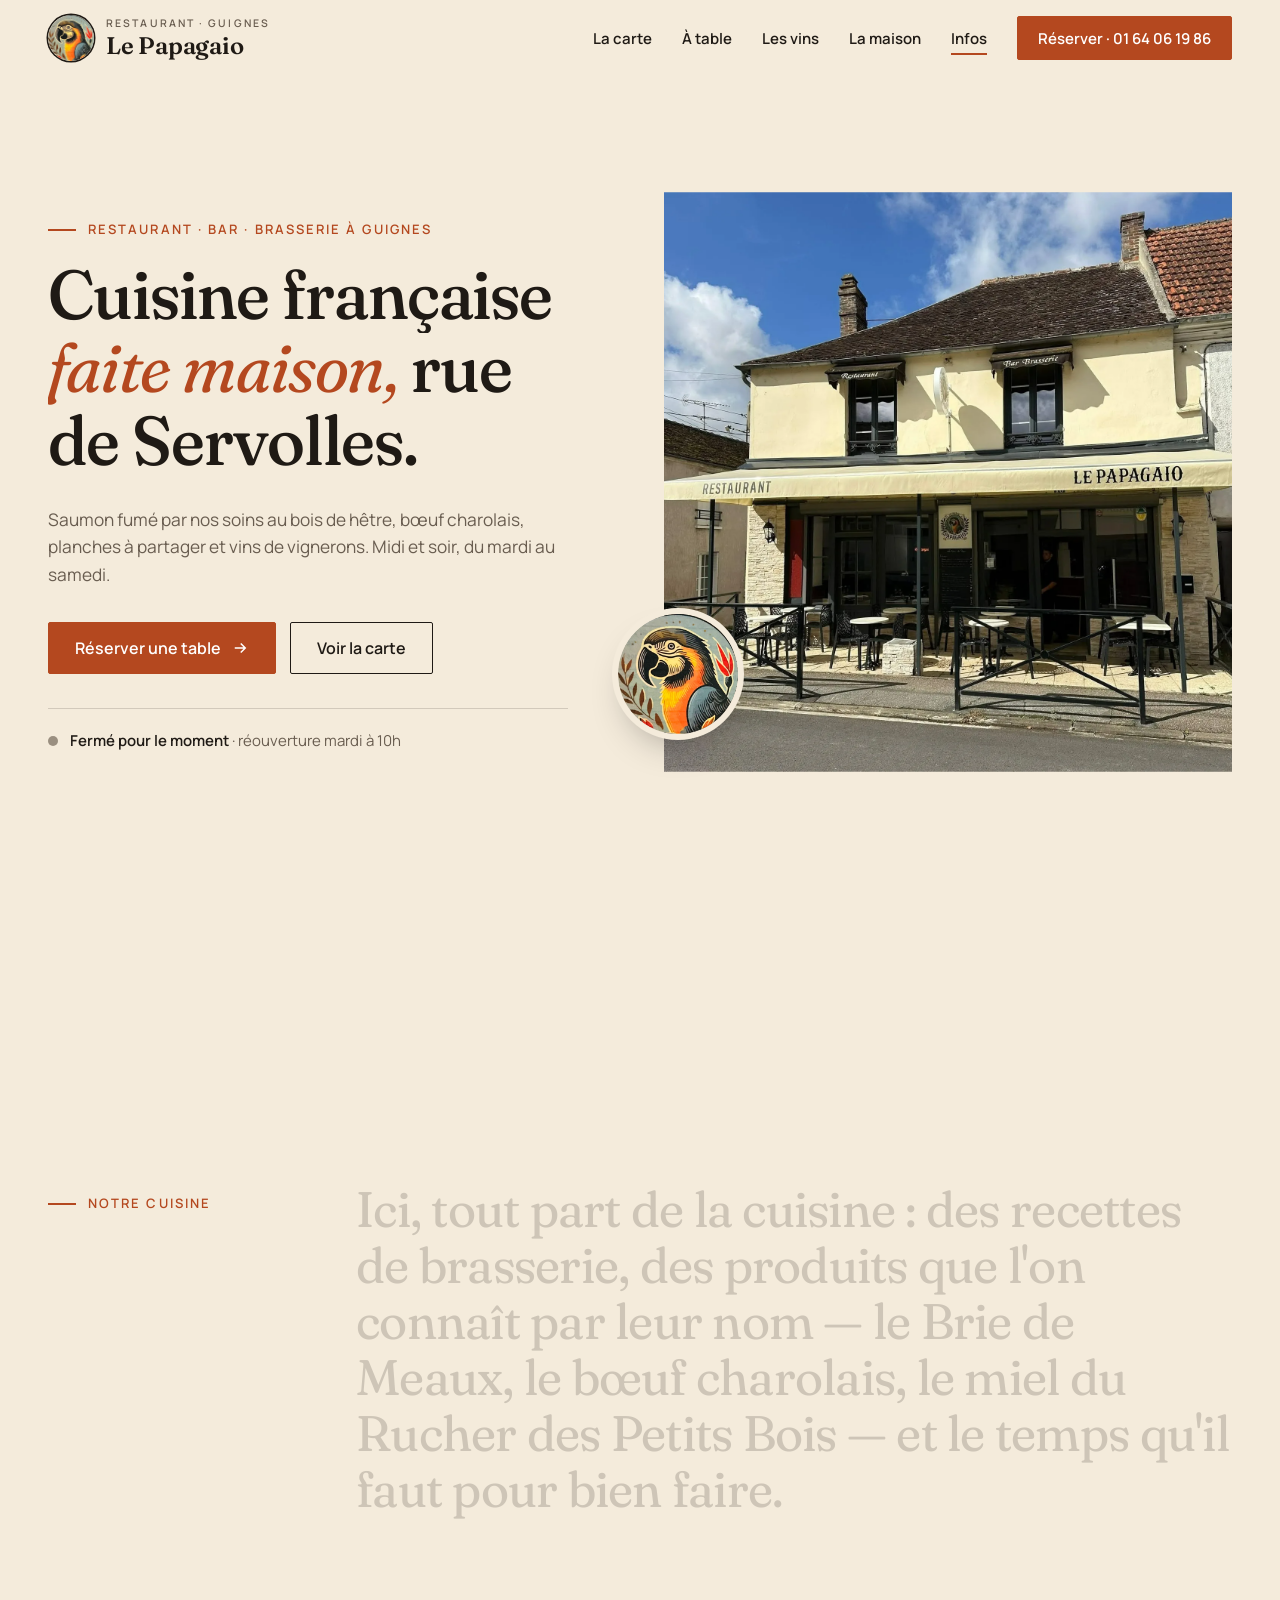
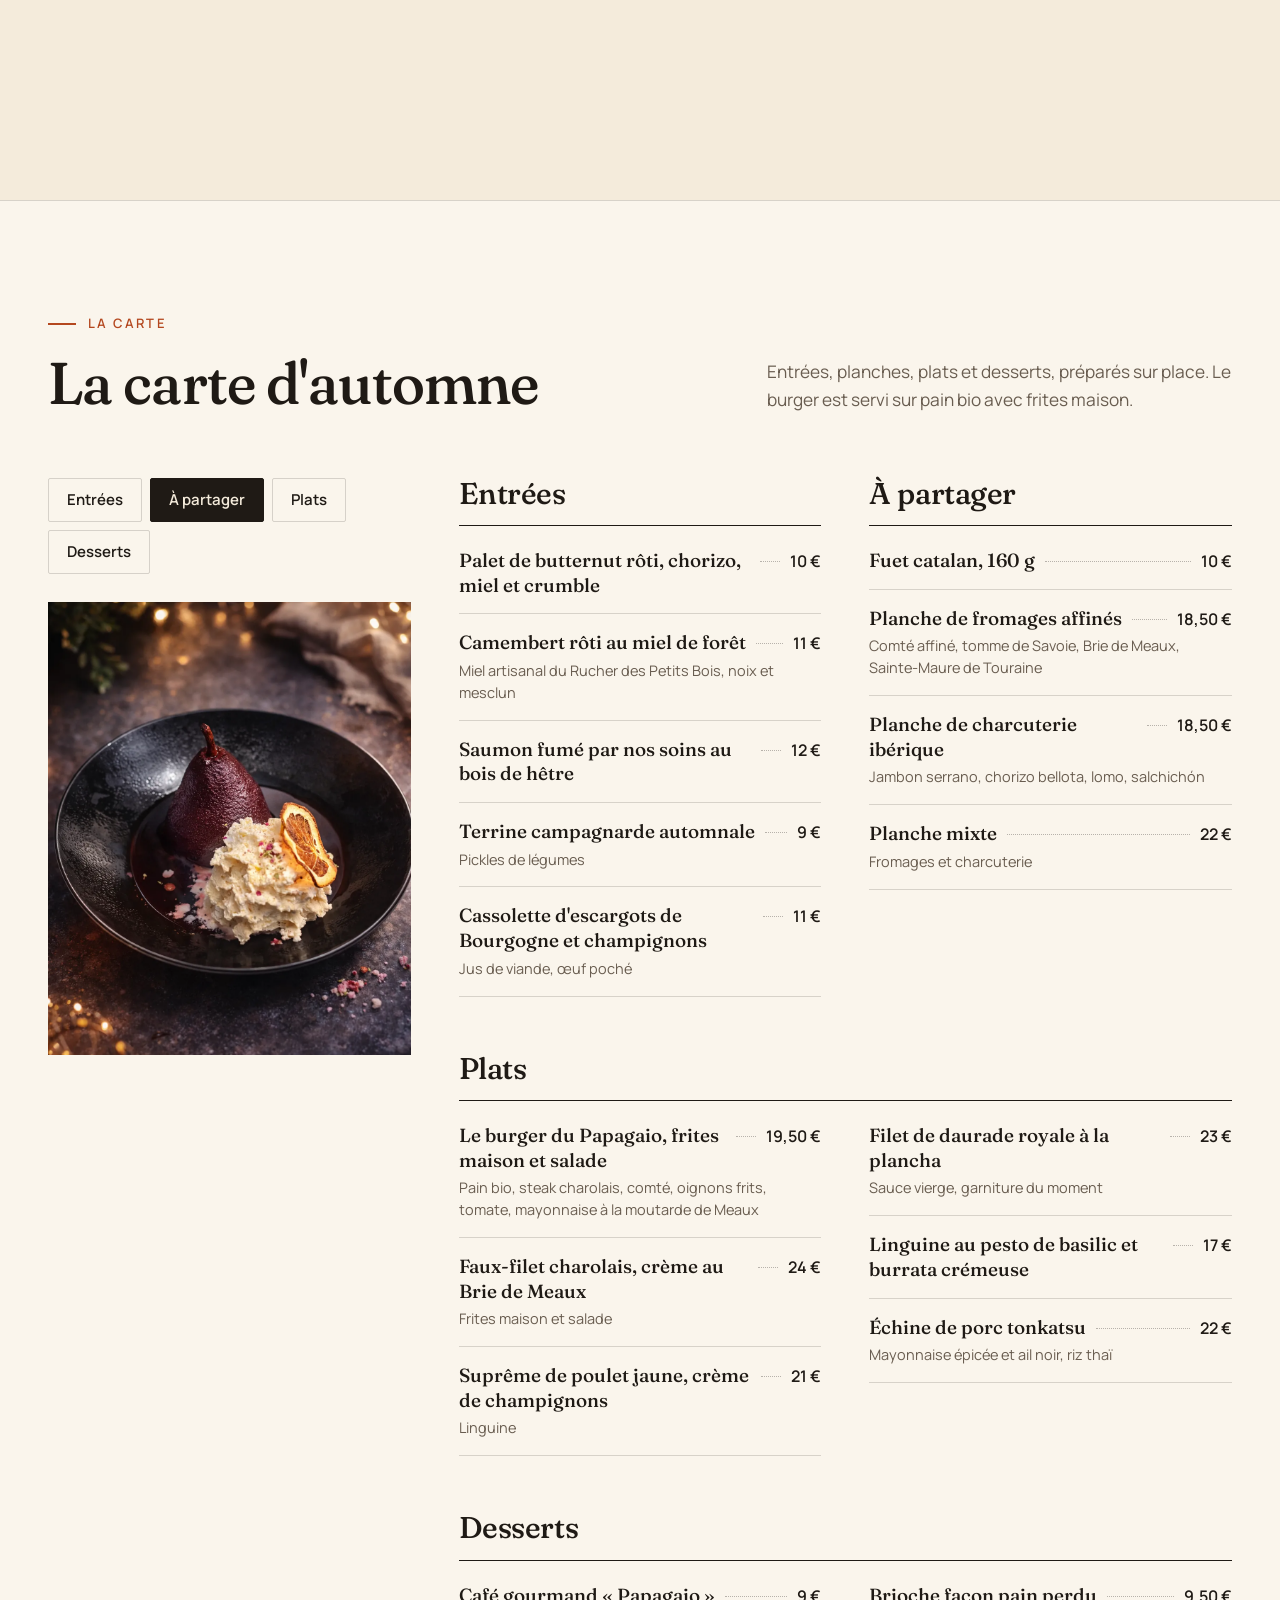
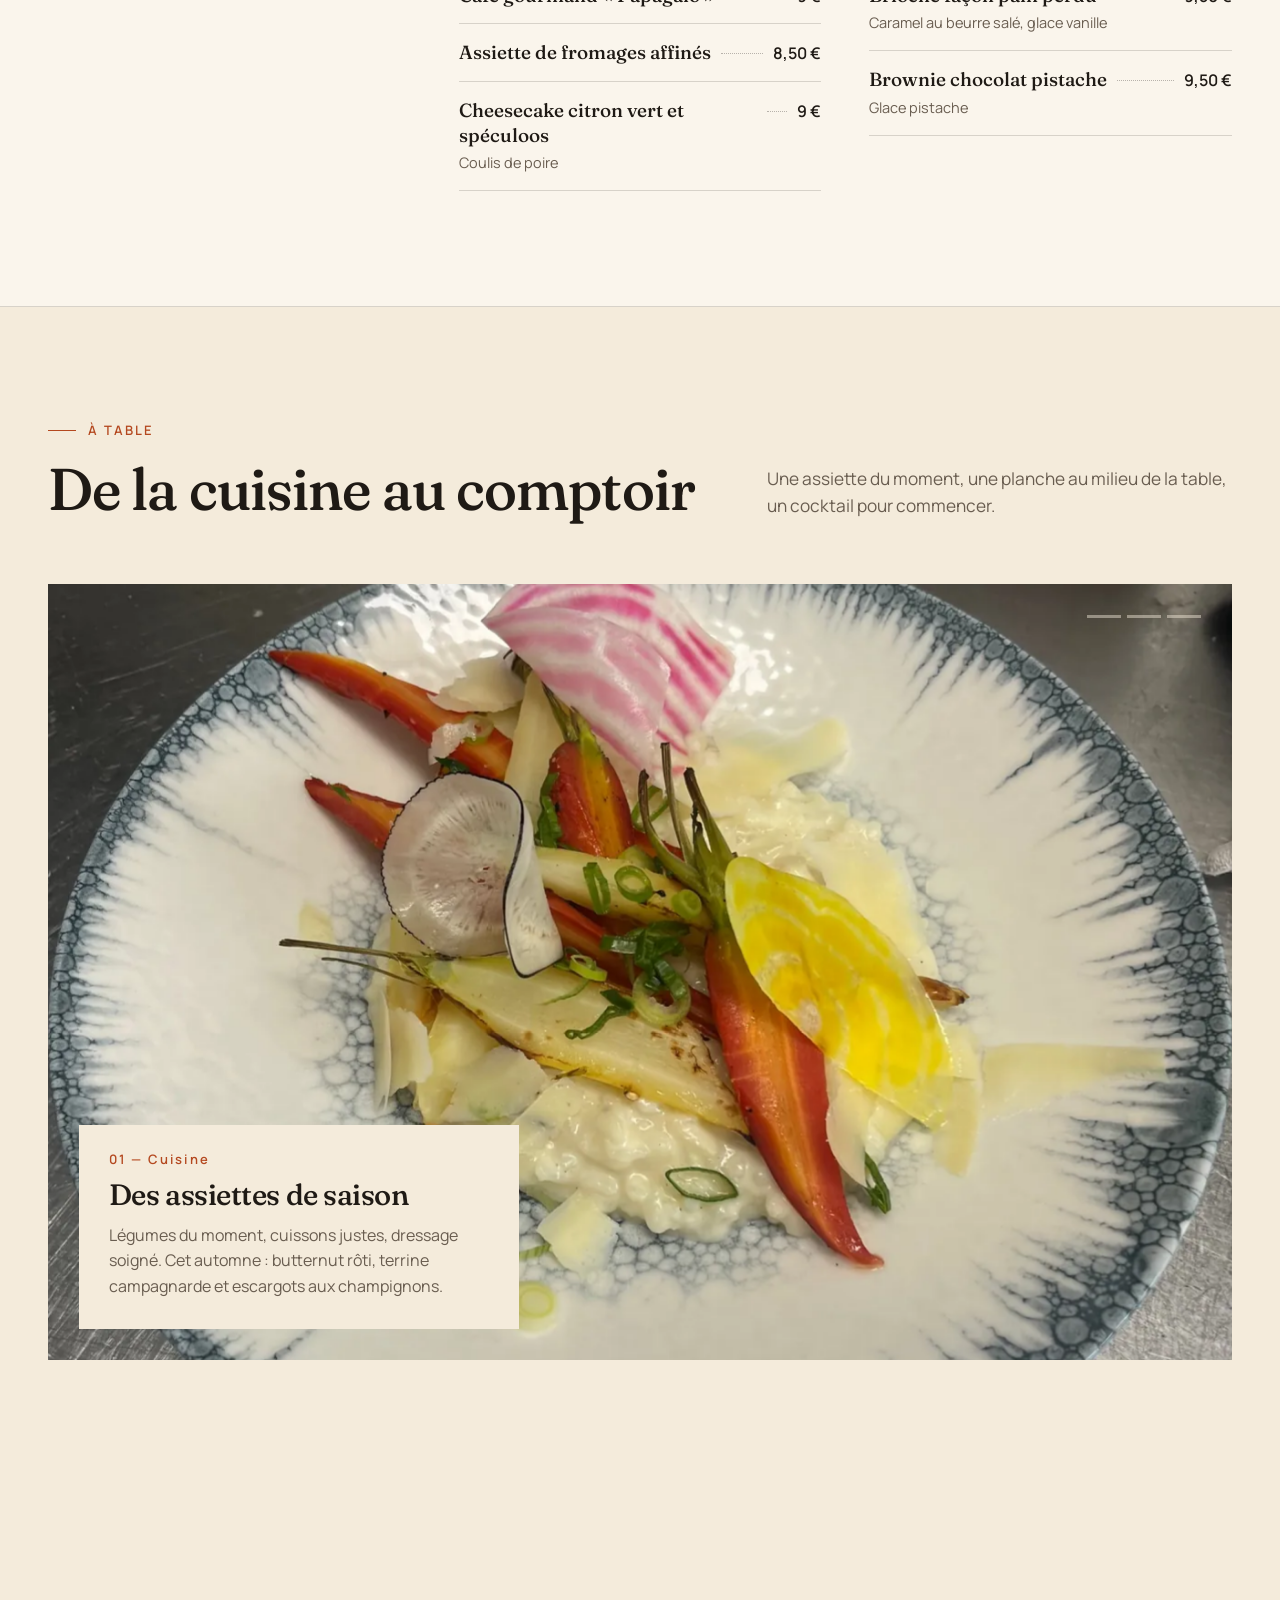
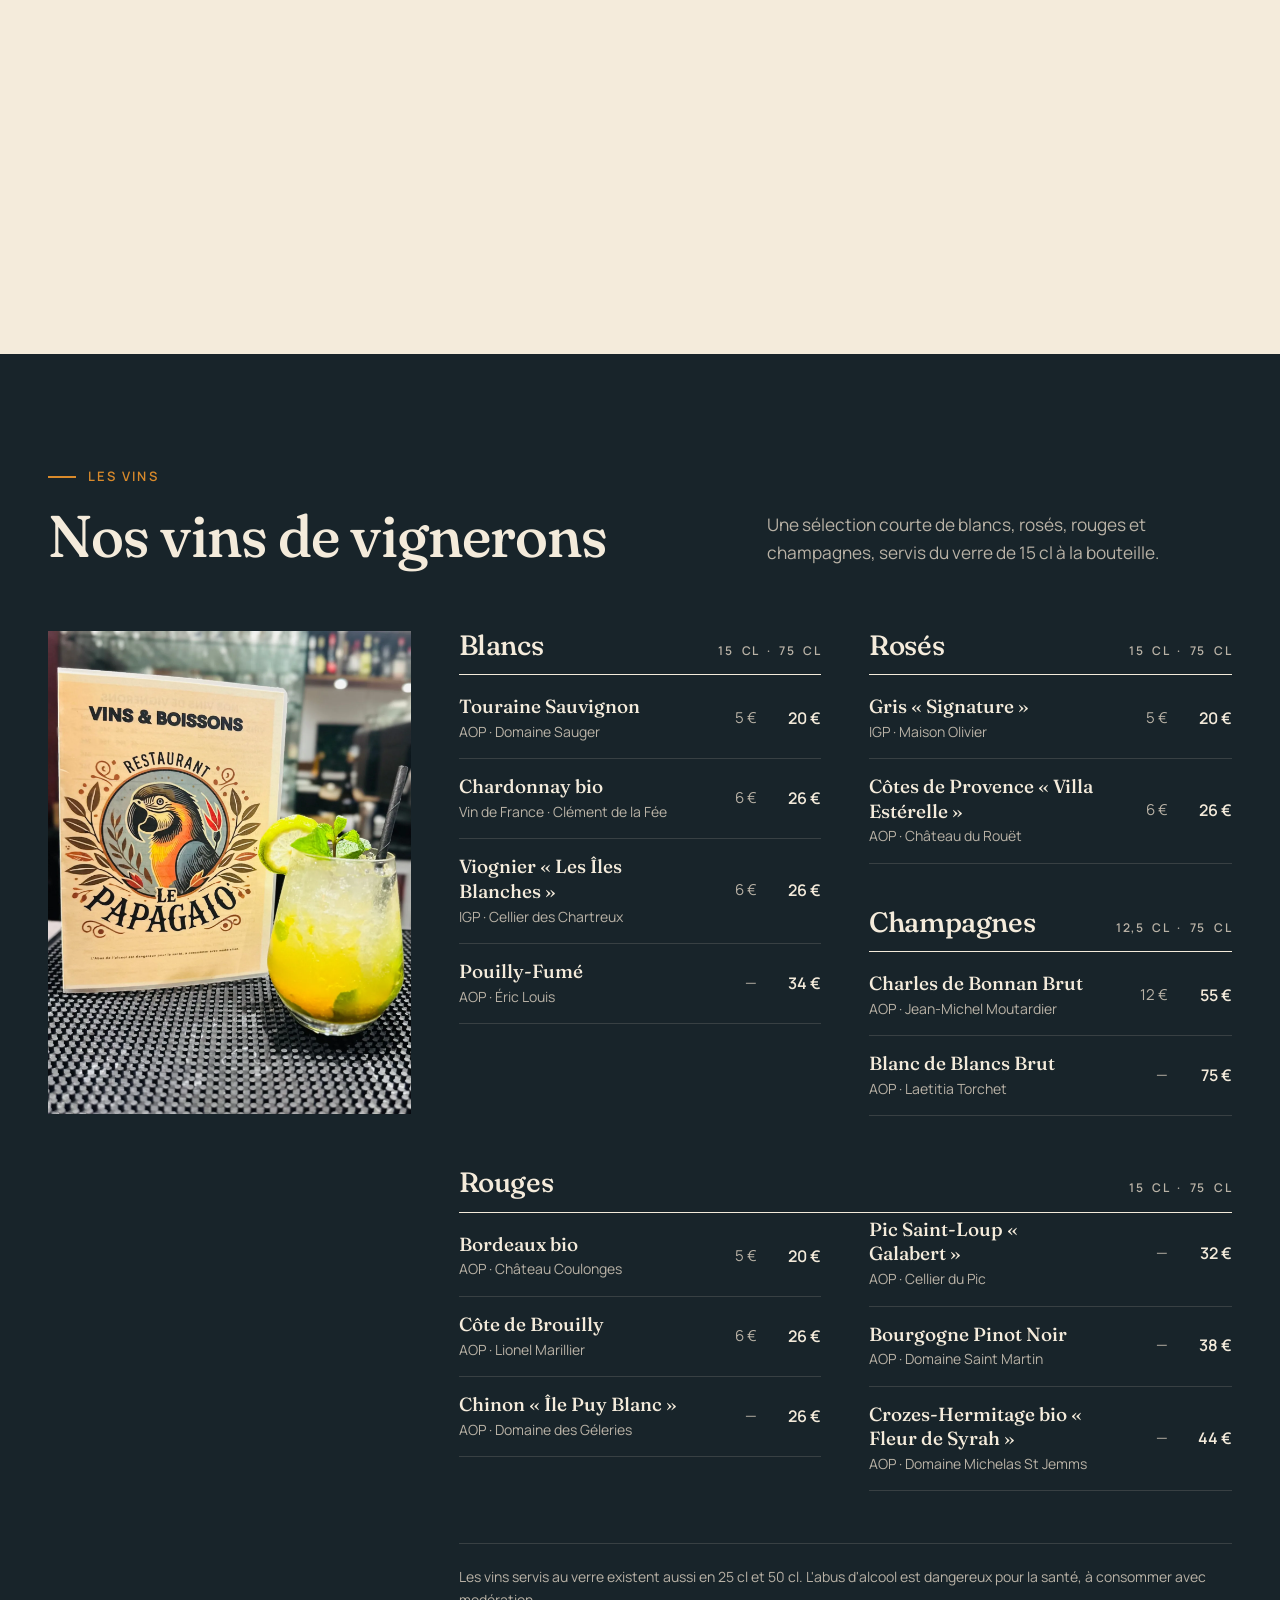
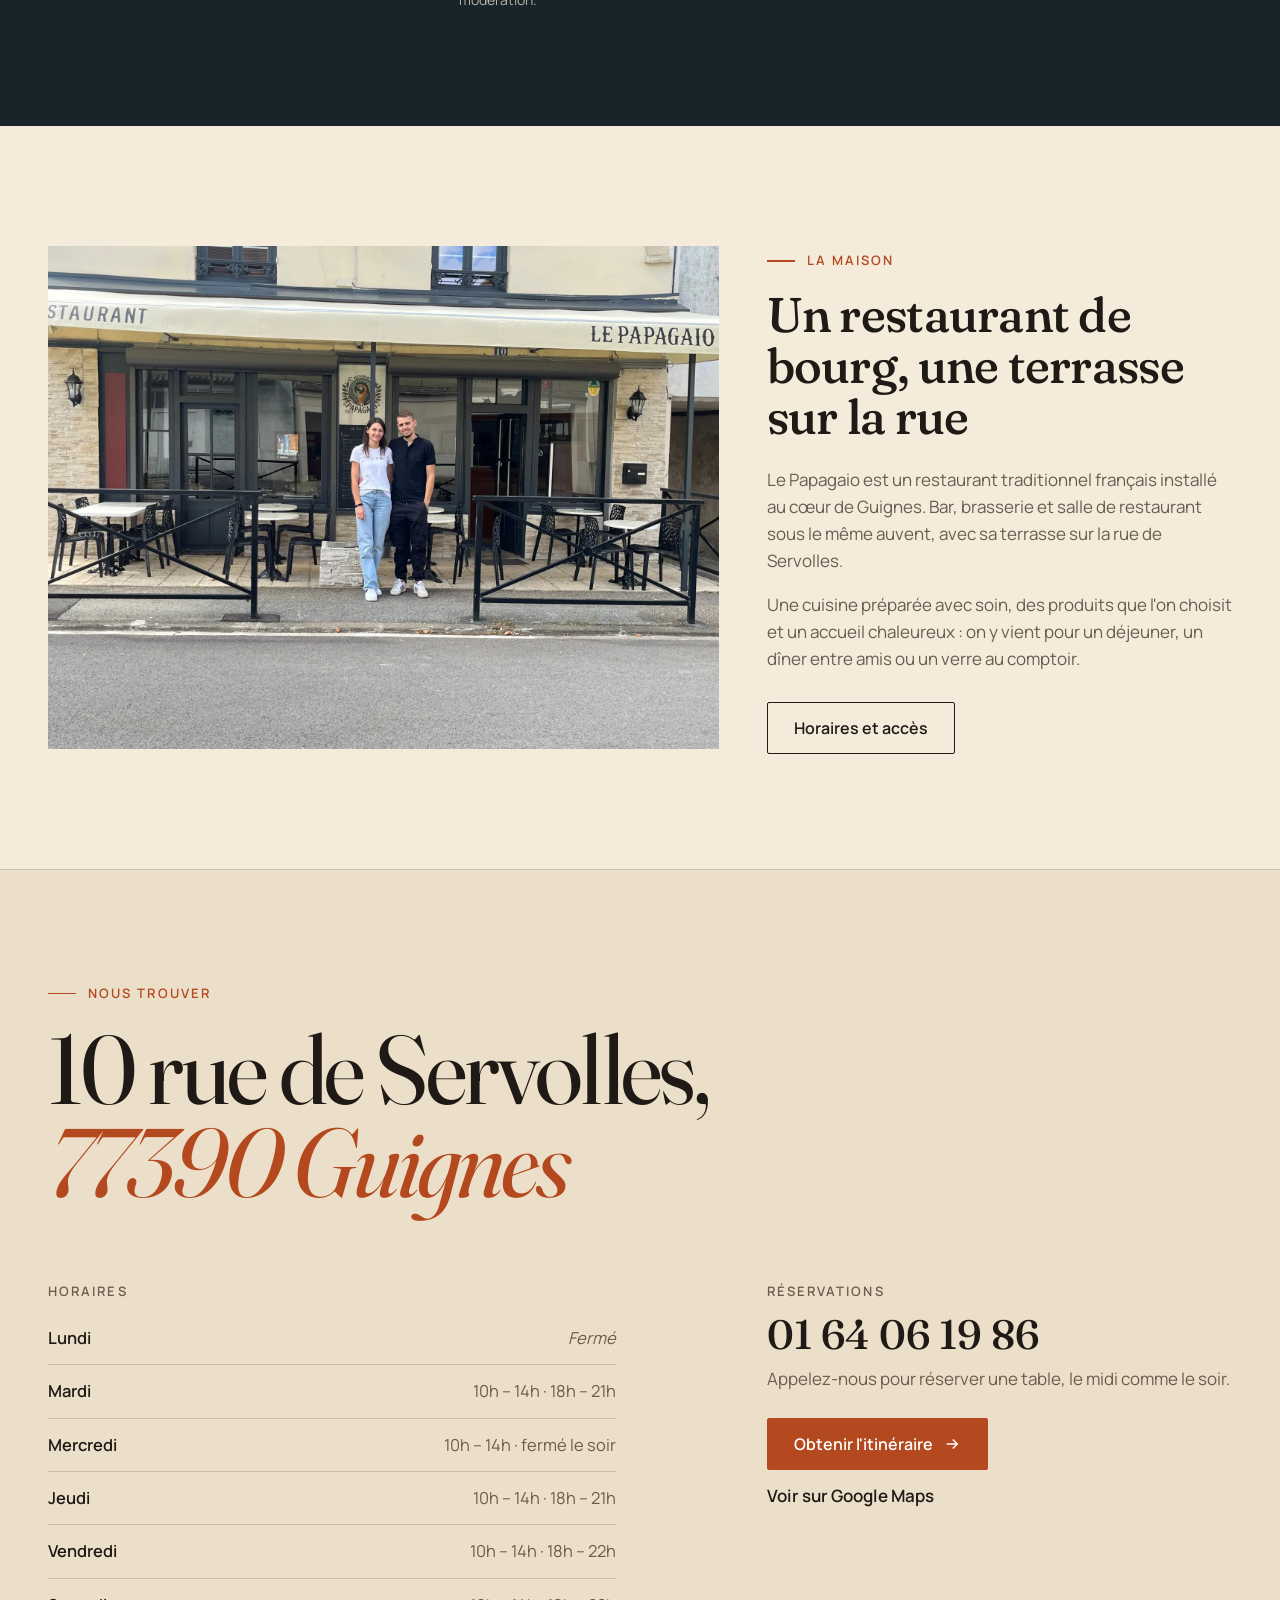
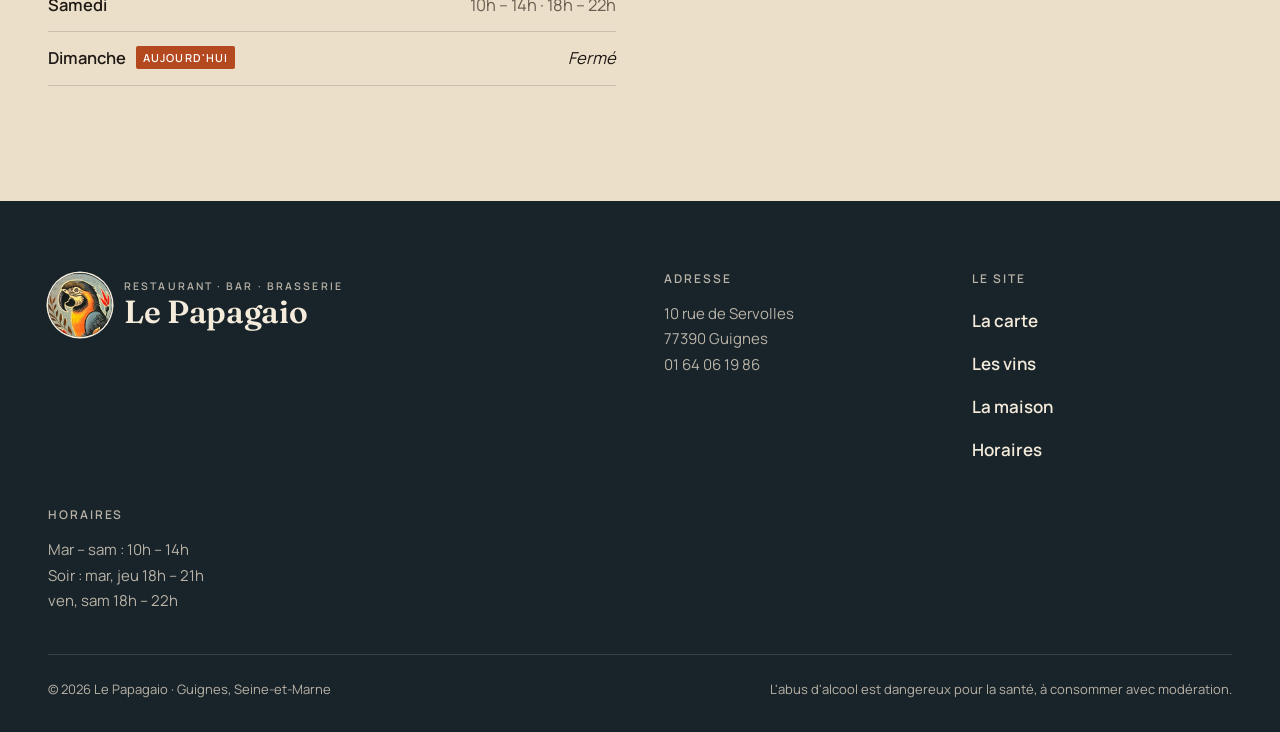
==== index.html @ e4826a05 "Refonte du site Le Papagaio Site statique une page : carte d'automne, vins, photos, horaires, animat" ====
<!DOCTYPE html>
<html lang="fr">
<head>
<meta charset="utf-8">
<meta name="viewport" content="width=device-width, initial-scale=1">
<title>Le Papagaio · Restaurant, bar & brasserie à Guignes (77)</title>
<meta name="description" content="Le Papagaio, restaurant traditionnel français à Guignes : cuisine faite maison, planches à partager, cocktails et vins de vignerons. 10 rue de Servolles, 77390 Guignes. Réservation au 01 64 06 19 86.">
<meta name="theme-color" content="#F4EBDB">
<meta property="og:type" content="restaurant">
<meta property="og:title" content="Le Papagaio · Restaurant à Guignes">
<meta property="og:description" content="Cuisine française faite maison, planches, cocktails et vins de vignerons, rue de Servolles à Guignes.">
<meta property="og:image" content="img/share.jpg">
<meta property="og:locale" content="fr_FR">
<link rel="icon" href="img/favicon.png">
<link rel="apple-touch-icon" href="img/apple-touch-icon.png">
<link rel="preconnect" href="https://fonts.googleapis.com">
<link rel="preconnect" href="https://fonts.gstatic.com" crossorigin>
<link href="https://fonts.googleapis.com/css2?family=Fraunces:ital,opsz,wght,SOFT@0,9..144,400..700,50;1,9..144,400..600,50&family=Manrope:wght@400;500;600;700&display=swap" rel="stylesheet">
<script type="application/ld+json">
{"@context":"https://schema.org","@type":"Restaurant","name":"Le Papagaio","servesCuisine":"Française","telephone":"+33164061986","address":{"@type":"PostalAddress","streetAddress":"10 rue de Servolles","postalCode":"77390","addressLocality":"Guignes","addressCountry":"FR"},
"openingHoursSpecification":[
{"@type":"OpeningHoursSpecification","dayOfWeek":["Tuesday","Wednesday","Thursday","Friday","Saturday"],"opens":"10:00","closes":"14:00"},
{"@type":"OpeningHoursSpecification","dayOfWeek":["Tuesday","Thursday"],"opens":"18:00","closes":"21:00"},
{"@type":"OpeningHoursSpecification","dayOfWeek":["Friday","Saturday"],"opens":"18:00","closes":"22:00"}]}
</script>
<style>
:root{
  --paper:#F4EBDB; --paper-2:#EBDFC9; --card:#FAF5EC;
  --ink:#1F1A15; --muted:#695D50; --line:rgba(31,26,21,.16);
  --accent:#B4481F; --accent-ink:#fff; --teal:#3F6774; --gold:#D98A2B;
  --band:#18242A; --band-2:#22323A; --band-ink:#F4EBDB; --band-muted:#B9B2A6;
  --display:"Fraunces", Georgia, "Times New Roman", serif;
  --body:"Manrope", system-ui, -apple-system, "Segoe UI", sans-serif;
  --wrap:1240px; --gut:clamp(20px,4vw,48px);
  --ease:cubic-bezier(.2,.7,.1,1); --ease-out:cubic-bezier(.16,1,.3,1);
  --nav-h:76px;
}
*,*::before,*::after{box-sizing:border-box}
html{scroll-behavior:smooth;scroll-padding-top:calc(var(--nav-h) + 12px);-webkit-text-size-adjust:100%}
body{margin:0;background:var(--paper);color:var(--ink);font:400 17px/1.6 var(--body);-webkit-font-smoothing:antialiased;text-rendering:optimizeLegibility}
img{display:block;max-width:100%;height:auto}
a{color:inherit}
h1,h2,h3{font-family:var(--display);font-weight:500;letter-spacing:-.015em;line-height:1.05;margin:0;font-variation-settings:"SOFT" 50}
p{margin:0}
.wrap{width:100%;max-width:calc(var(--wrap) + 2*var(--gut));margin:0 auto;padding:0 var(--gut)}
.skip{position:absolute;left:12px;top:-60px;z-index:200;background:var(--ink);color:var(--paper);padding:12px 18px;border-radius:2px;text-decoration:none;font-weight:600}
.skip:focus{top:12px}
:focus-visible{outline:2px solid var(--accent);outline-offset:3px}
.sr{position:absolute;width:1px;height:1px;overflow:hidden;clip:rect(0 0 0 0);white-space:nowrap}

/* ---------- labels & buttons ---------- */
.kicker{font:600 13px/1.2 var(--body);letter-spacing:.16em;text-transform:uppercase;color:var(--accent);display:inline-flex;align-items:center;gap:12px}
.kicker::before{content:"";width:28px;height:1.5px;background:currentColor}
.lead{font-size:clamp(17px,1.35vw,19px);color:var(--muted);max-width:56ch}
.btn{--bg:var(--accent);--fg:var(--accent-ink);display:inline-flex;align-items:center;justify-content:center;gap:10px;min-height:52px;padding:0 26px;background:var(--bg);color:var(--fg);border:1.5px solid var(--bg);border-radius:2px;font:600 16px/1 var(--body);text-decoration:none;cursor:pointer;transition:transform .25s var(--ease),background .25s,color .25s,box-shadow .25s}
.btn svg{width:18px;height:18px;transition:transform .3s var(--ease)}
.btn:hover{transform:translateY(-2px);box-shadow:0 10px 24px -12px rgba(31,26,21,.5)}
.btn:hover svg{transform:translateX(3px)}
.btn:active{transform:translateY(0) scale(.98);box-shadow:none}
.btn.ghost{--bg:transparent;--fg:var(--ink);border-color:var(--ink)}
.btn.ghost:hover{--bg:var(--ink);--fg:var(--paper)}
.on-band .btn.ghost{--fg:var(--band-ink);border-color:var(--band-ink)}
.on-band .btn.ghost:hover{--bg:var(--band-ink);--fg:var(--band)}
.link{position:relative;text-decoration:none;font-weight:600;background:linear-gradient(currentColor,currentColor) 0 100%/0 1.5px no-repeat;transition:background-size .35s var(--ease);padding-bottom:2px}
.link:hover{background-size:100% 1.5px}

/* ---------- photo frames ---------- */
.frame{position:relative;overflow:hidden;background:var(--paper-2)}
.frame img{width:100%;height:100%;object-fit:cover;transition:transform .9s var(--ease)}
.frame:hover img{transform:scale(1.03)}

/* ---------- nav ---------- */
.nav{position:fixed;inset:0 0 auto 0;z-index:100;height:var(--nav-h);background:var(--paper);transition:box-shadow .3s,height .3s}
.nav.scrolled{box-shadow:0 1px 0 var(--line)}
.nav .wrap{height:100%;display:flex;align-items:center;justify-content:space-between;gap:24px}
.brand{display:flex;align-items:center;gap:12px;text-decoration:none}
.brand img{width:46px;height:46px;border-radius:50%;box-shadow:0 0 0 1.5px var(--ink);transition:transform .5s var(--ease)}
.brand:hover img{transform:rotate(-8deg) scale(1.05)}
.brand span{font:600 24px/1 var(--display);letter-spacing:-.01em}
.brand small{display:block;font:600 10.5px/1 var(--body);letter-spacing:.2em;text-transform:uppercase;color:var(--muted);margin-bottom:5px}
.nav-links{display:flex;align-items:center;gap:30px;list-style:none;margin:0;padding:0}
.nav-links a:not(.btn){font-weight:600;font-size:15px;text-decoration:none;padding:12px 0;background:linear-gradient(var(--accent),var(--accent)) 0 calc(100% - 6px)/0 2px no-repeat;transition:background-size .35s var(--ease),color .2s}
.nav-links a:not(.btn):hover,.nav-links a.active{background-size:100% 2px}
.nav-links .btn{min-height:44px;padding:0 20px;font-size:15px}
.burger{display:none;width:48px;height:48px;border:0;background:transparent;cursor:pointer;position:relative;color:var(--ink)}
.burger span{position:absolute;left:12px;right:12px;height:2px;background:currentColor;transition:transform .35s var(--ease),opacity .2s}
.burger span:nth-child(1){top:17px}.burger span:nth-child(2){top:23px}.burger span:nth-child(3){top:29px}
.burger[aria-expanded="true"] span:nth-child(1){transform:translateY(6px) rotate(45deg)}
.burger[aria-expanded="true"] span:nth-child(2){opacity:0}
.burger[aria-expanded="true"] span:nth-child(3){transform:translateY(-6px) rotate(-45deg)}

/* ---------- hero ---------- */
.hero{min-height:100svh;padding:calc(var(--nav-h) + 28px) 0 40px;display:flex;align-items:center}
.hero .wrap{display:grid;grid-template-columns:repeat(12,1fr);gap:0 var(--gut);align-items:center}
.hero-copy{grid-column:1 / span 6;padding-right:clamp(0px,2vw,24px)}
.hero h1{font-size:clamp(44px,5.4vw,82px);font-weight:500;margin:22px 0 26px;line-height:1}
.hero h1 em{font-style:italic;color:var(--accent);font-weight:400}
.hero h1 .line{display:block;overflow:hidden;padding-bottom:.06em}
.hero h1 .line>span{display:block}
.hero .lead{margin-bottom:34px}
.hero-actions{display:flex;flex-wrap:wrap;gap:14px}
.status{margin-top:34px;display:flex;align-items:center;gap:12px;font-size:15px;color:var(--muted);border-top:1px solid var(--line);padding-top:20px;max-width:520px}
.status b{color:var(--ink);font-weight:600}
.dot{width:10px;height:10px;border-radius:50%;background:#9a8f80;flex:none}
.dot.open{background:#3b8a4f;box-shadow:0 0 0 0 rgba(59,138,79,.5);animation:pulse 2.4s infinite}
@keyframes pulse{70%{box-shadow:0 0 0 9px rgba(59,138,79,0)}100%{box-shadow:0 0 0 0 rgba(59,138,79,0)}}
.hero-media{grid-column:7 / span 6;position:relative}
.hero-media .frame{aspect-ratio:1/1.02;height:auto;max-height:calc(100svh - var(--nav-h) - 90px);width:100%}
.hero-badge{position:absolute;left:-46px;bottom:38px;width:120px;height:120px;border-radius:50%;box-shadow:0 0 0 6px var(--paper),0 18px 40px -16px rgba(0,0,0,.45)}

/* entrance */
[data-enter] .line>span{transform:translateY(105%)}
[data-enter] .fade{opacity:0;transform:translateY(16px)}
[data-enter] .hero-media .frame{clip-path:inset(0 0 100% 0)}
[data-enter] .hero-media .frame img{transform:scale(1.14)}
[data-enter] .hero-badge{opacity:0;transform:scale(.6) rotate(-30deg)}
.entered .line>span{transform:none;transition:transform 1.1s var(--ease-out)}
.entered .line:nth-child(2)>span{transition-delay:.08s}
.entered .line:nth-child(3)>span{transition-delay:.16s}
.entered .fade{opacity:1;transform:none;transition:opacity .9s var(--ease-out),transform .9s var(--ease-out)}
.entered .fade.d1{transition-delay:.35s}.entered .fade.d2{transition-delay:.48s}.entered .fade.d3{transition-delay:.6s}
.entered .hero-media .frame{clip-path:inset(0 0 0 0);transition:clip-path 1.3s var(--ease-out) .1s}
.entered .hero-media .frame img{transform:none;transition:transform 1.8s var(--ease-out) .1s}
.entered .hero-media .frame:hover img{transform:scale(1.03);transition:transform .9s var(--ease)}
.entered .hero-badge{opacity:1;transform:none;transition:opacity .6s .9s,transform 1s var(--ease-out) .9s}

/* ---------- statement (word highlight) ---------- */
.statement{min-height:100svh;display:flex;align-items:center;padding:80px 0;background:var(--paper)}
.statement .wrap{display:grid;grid-template-columns:repeat(12,1fr);gap:var(--gut)}
.statement .kicker{grid-column:1 / span 3;align-self:start;margin-top:14px}
.statement h2{grid-column:4 / span 9;font-size:clamp(32px,3.9vw,60px);line-height:1.12;font-weight:400}
.statement h2 .w{color:rgba(31,26,21,.18);transition:color .35s}
.statement h2 .w.on{color:var(--ink)}
.statement h2 .w.hl.on{color:var(--accent);font-style:italic}

/* ---------- section heads ---------- */
.sec{padding:clamp(80px,9vw,120px) 0}
.head{display:grid;grid-template-columns:repeat(12,1fr);gap:20px var(--gut);margin-bottom:clamp(44px,5vw,64px);align-items:end}
.head .kicker{grid-column:1 / -1}
.head h2{grid-column:1 / span 7;font-size:clamp(38px,4.6vw,68px)}
.head .lead{grid-column:8 / span 5}
.reveal{opacity:0;transform:translateY(22px);transition:opacity .9s var(--ease-out),transform .9s var(--ease-out)}
.reveal.in{opacity:1;transform:none}

/* ---------- menu ---------- */
.menu{background:var(--card);border-top:1px solid var(--line);border-bottom:1px solid var(--line)}
.menu-grid{display:grid;grid-template-columns:repeat(12,1fr);gap:0 var(--gut)}
.menu-side{grid-column:1 / span 4}
.menu-side .sticky{position:sticky;top:calc(var(--nav-h) + 24px)}
.chips{display:flex;flex-wrap:wrap;gap:8px;margin-bottom:28px}
.chips a{display:inline-flex;align-items:center;min-height:44px;padding:0 18px;border:1.5px solid var(--line);border-radius:2px;text-decoration:none;font-weight:600;font-size:15px;transition:border-color .25s,background .25s,color .25s,transform .25s var(--ease)}
.chips a:hover{border-color:var(--ink);transform:translateY(-2px)}
.chips a.active{background:var(--ink);border-color:var(--ink);color:var(--paper)}
.menu-side .frame{aspect-ratio:4/5}
.menu-note{margin-top:18px;font-size:14px;color:var(--muted)}
.menu-lists{grid-column:5 / span 8;display:grid;grid-template-columns:1fr 1fr;gap:56px var(--gut)}
.course{scroll-margin-top:calc(var(--nav-h) + 24px)}
.course h3{font-size:30px;display:flex;align-items:baseline;gap:14px;padding-bottom:16px;border-bottom:1.5px solid var(--ink);margin-bottom:6px}
.course h3 small{font:600 12px/1 var(--body);letter-spacing:.14em;text-transform:uppercase;color:var(--muted)}
.course.wide{grid-column:1 / -1}
.course.wide ul{columns:2;column-gap:var(--gut)}
.dish{list-style:none;padding:16px 0;border-bottom:1px solid var(--line);break-inside:avoid;transition:padding .35s var(--ease)}
.course ul{margin:0;padding:0}
.dish .row{display:flex;align-items:baseline;gap:10px}
.dish .name{font:500 19px/1.3 var(--display);flex:0 1 auto}
.dish .leader{flex:1 1 20px;min-width:20px;border-bottom:1.5px dotted rgba(31,26,21,.3);transform:translateY(-5px);transition:border-color .3s}
.dish .price{font:600 16px/1 var(--body);white-space:nowrap;transition:color .3s}
.dish .desc{font-size:14.5px;color:var(--muted);margin-top:5px;line-height:1.5}
.dish:hover{padding-left:6px}
.dish:hover .leader{border-color:var(--accent)}
.dish:hover .price{color:var(--accent)}

/* ---------- photo chapters ---------- */
.chapters{padding-top:clamp(80px,9vw,120px);background:var(--paper)}
.chap-stage{position:relative;height:330vh}
.chap-sticky{position:sticky;top:var(--nav-h);height:calc(100svh - var(--nav-h));padding:0 var(--gut) var(--gut)}
.chap-frame{position:relative;height:100%;max-width:calc(var(--wrap) + 0px);margin:0 auto;overflow:hidden;background:var(--paper-2)}
.chap{position:absolute;inset:0;clip-path:inset(100% 0 0 0);will-change:clip-path}
.chap:first-of-type{clip-path:inset(0 0 0 0)}
.chap img{width:100%;height:100%;object-fit:cover;transform:scale(1.08);will-change:transform}
.chap-panel{position:absolute;left:clamp(16px,2.4vw,32px);bottom:clamp(16px,2.4vw,32px);width:min(440px,calc(100% - 32px));background:var(--paper);padding:28px 30px 30px;opacity:0;transform:translateY(16px);transition:opacity .5s var(--ease-out),transform .6s var(--ease-out)}
.chap.current .chap-panel{opacity:1;transform:none;transition-delay:.12s}
.chap-panel .num{font:600 13px/1 var(--body);letter-spacing:.16em;color:var(--accent);margin-bottom:14px;display:block}
.chap-panel h3{font-size:clamp(26px,2.3vw,34px);margin-bottom:12px}
.chap-panel p{color:var(--muted);font-size:16px}
.chap-progress{position:absolute;right:clamp(16px,2.4vw,32px);top:clamp(16px,2.4vw,32px);display:flex;gap:6px;z-index:3}
.chap-progress i{display:block;width:34px;height:3px;background:rgba(244,235,219,.45);overflow:hidden}
.chap-progress i b{display:block;height:100%;width:0;background:var(--paper)}

/* ---------- wines (brand band) ---------- */
.wines{background:var(--band);color:var(--band-ink)}
.wines .kicker{color:var(--gold)}
.wines .lead{color:var(--band-muted)}
.wine-grid{display:grid;grid-template-columns:repeat(12,1fr);gap:0 var(--gut)}
.wine-photo{grid-column:1 / span 4}
.wine-photo .frame{aspect-ratio:3/4;background:var(--band-2);position:sticky;top:calc(var(--nav-h) + 24px)}
.wine-lists{grid-column:5 / span 8;display:grid;grid-template-columns:1fr 1fr;gap:52px var(--gut);align-content:start}
.wine-lists h3{font-size:28px;padding-bottom:14px;border-bottom:1.5px solid var(--band-ink);margin-bottom:4px;display:flex;justify-content:space-between;align-items:baseline}
.wine-lists h3 small{word-spacing:.4em;font:600 12px/1 var(--body);letter-spacing:.12em;text-transform:uppercase;color:var(--band-muted)}
.wine{list-style:none;padding:15px 0;border-bottom:1px solid rgba(244,235,219,.14);display:grid;grid-template-columns:1fr auto;gap:2px 16px;transition:padding .35s var(--ease)}
.wine:hover{padding-left:6px}
.wine ul{margin:0;padding:0}
.wine .wn{font:500 19px/1.3 var(--display)}
.wine .wd{grid-column:1;font-size:14px;color:var(--band-muted)}
.wine .wp{grid-column:2;grid-row:1 / span 2;display:flex;gap:6px;align-self:center;white-space:nowrap}
.wine .wp>*{width:58px;text-align:right;font-size:15px;color:var(--band-muted)}
.wine .wp b{color:var(--band-ink);font-size:16px;font-weight:600;transition:color .3s}
.wine:hover .wp b{color:var(--gold)}
.wine-lists ul{margin:0;padding:0}
.wine-lists>*{min-width:0}
.wine-lists .cols{columns:2;column-gap:var(--gut)}
.wine-foot{grid-column:1 / -1;font-size:14px;color:var(--band-muted);border-top:1px solid rgba(244,235,219,.14);padding-top:22px}

/* ---------- maison ---------- */
.maison .wrap{display:grid;grid-template-columns:repeat(12,1fr);gap:var(--gut);align-items:center}
.maison-media{grid-column:1 / span 7}
.maison-media .frame{aspect-ratio:4/3}
.maison-media img{filter:grayscale(1) contrast(.85) brightness(1.12);opacity:.55}
.maison-media.developed img{filter:none;opacity:1;transition:filter 1.6s ease-out,opacity 1.2s ease-out,transform .9s var(--ease)}
.maison-copy{grid-column:8 / span 5}
.maison-copy h2{font-size:clamp(36px,3.8vw,56px);margin:20px 0 24px}
.maison-copy p+p{margin-top:16px}
.maison-copy p{color:var(--muted)}
.maison-copy .btn{margin-top:30px}

/* ---------- infos ---------- */
.infos{background:var(--paper-2);border-top:1px solid var(--line)}
.infos .wrap{display:grid;grid-template-columns:repeat(12,1fr);gap:0 var(--gut)}
.address{grid-column:1 / -1;font:400 clamp(46px,7.6vw,120px)/.95 var(--display);letter-spacing:-.03em;margin:22px 0 clamp(48px,6vw,80px)}
.address span{display:block}
.address em{font-style:italic;color:var(--accent)}
.hours{grid-column:1 / span 6}
.hours h3,.contact h3{font:600 13px/1 var(--body);letter-spacing:.16em;text-transform:uppercase;color:var(--muted);margin-bottom:14px}
.hours table{width:100%;border-collapse:collapse;font-size:16.5px}
.hours td{padding:13px 0;border-bottom:1px solid var(--line)}
.hours td:first-child{font-weight:600;width:34%}
.hours td:last-child{text-align:right;color:var(--muted)}
.hours tr.today td{color:var(--ink)}
.hours tr.today td:first-child::after{content:"Aujourd'hui";margin-left:10px;font:600 11px/1 var(--body);letter-spacing:.1em;text-transform:uppercase;background:var(--accent);color:#fff;padding:4px 7px;border-radius:2px;vertical-align:2px}
.hours tr.closed td:last-child{font-style:italic}
.contact{grid-column:8 / span 5}
.contact .tel{display:block;font:500 clamp(34px,3.2vw,46px)/1.1 var(--display);text-decoration:none;margin-bottom:8px;transition:color .25s}
.contact .tel:hover{color:var(--accent)}
.contact p{color:var(--muted);margin-bottom:26px}
.contact .actions{display:flex;flex-direction:column;gap:12px;align-items:flex-start}

/* ---------- footer ---------- */
.footer{background:var(--band);color:var(--band-ink);padding:72px 0 calc(32px + env(safe-area-inset-bottom))}
.footer .wrap{display:grid;grid-template-columns:repeat(12,1fr);gap:40px var(--gut)}
.footer .brand{grid-column:1 / span 5;align-self:start}
.footer .brand img{box-shadow:0 0 0 1.5px var(--band-ink);width:64px;height:64px}
.footer .brand span{font-size:32px}
.footer .brand small{color:var(--band-muted)}
.fcol{grid-column:span 2}
.fcol:first-of-type{grid-column:7 / span 3}
.fcol h4{font:600 12px/1 var(--body);letter-spacing:.16em;text-transform:uppercase;color:var(--band-muted);margin:0 0 16px}
.fcol ul{list-style:none;margin:0;padding:0;display:grid;gap:4px}
.fcol a{text-decoration:none;display:inline-block;padding:6px 0}
.fcol p{color:var(--band-muted);font-size:15px;line-height:1.7}
.fbottom{grid-column:1 / -1;display:flex;justify-content:space-between;gap:20px;flex-wrap:wrap;border-top:1px solid rgba(244,235,219,.14);padding-top:24px;font-size:13px;color:var(--band-muted)}

/* ---------- mobile bar ---------- */
.mbar{display:none}

/* ---------- responsive ---------- */
@media (max-width:1080px){
  .nav-links{gap:22px}
  .hero-copy{grid-column:1 / span 7}
  .hero-media{grid-column:8 / span 5}
  .hero-media .frame{aspect-ratio:3/4}
  .hero-badge{width:96px;height:96px;left:-36px}
  .menu-side{grid-column:1 / -1;margin-bottom:44px}
  .menu-side .sticky{position:static;display:grid;grid-template-columns:1fr 1fr;gap:var(--gut);align-items:end}
  .menu-side .frame{aspect-ratio:16/10;grid-row:1 / span 2;grid-column:2}
  .menu-lists{grid-column:1 / -1}
  .wine-photo{grid-column:1 / -1;margin-bottom:44px}
  .wine-photo .frame{position:static;aspect-ratio:16/9}
  .wine-lists{grid-column:1 / -1}
}
@media (max-width:900px){
  :root{--nav-h:68px}
  .nav-links{position:fixed;inset:var(--nav-h) 0 0 0;background:var(--paper);flex-direction:column;align-items:stretch;gap:0;padding:24px var(--gut);transform:translateY(-8px);opacity:0;visibility:hidden;transition:opacity .3s,transform .4s var(--ease),visibility 0s .4s}
  .nav-links.open{opacity:1;transform:none;visibility:visible;transition:opacity .3s,transform .4s var(--ease)}
  .nav-links a:not(.btn){font:500 34px/1 var(--display);padding:18px 0;border-bottom:1px solid var(--line);display:block;background:none}
  .nav-links li:last-child{margin-top:28px}
  .nav-links .btn{width:100%;min-height:56px;font-size:17px}
  .burger{display:block}
  .hero{min-height:auto;padding-top:calc(var(--nav-h) + 24px)}
  .hero .wrap{grid-template-columns:1fr}
  .hero-copy,.hero-media{grid-column:1 / -1}
  .hero-copy{padding:0}
  .hero-media{margin-top:40px}
  .hero-media .frame{aspect-ratio:4/3;max-height:none}
  .hero-badge{left:auto;right:18px;bottom:-30px;width:88px;height:88px}
  .statement{min-height:auto;padding:110px 0}
  .statement .wrap{grid-template-columns:1fr}
  .statement .kicker,.statement h2{grid-column:1 / -1}
  .head h2,.head .lead{grid-column:1 / -1}
  .maison-media,.maison-copy{grid-column:1 / -1}
  .hours,.contact{grid-column:1 / -1}
  .contact{margin-top:56px}
  .footer .brand,.fcol,.fcol:first-of-type{grid-column:1 / -1}
}
@media (max-width:700px){
  body{font-size:16px;padding-bottom:calc(72px + env(safe-area-inset-bottom))}
  .hero h1{font-size:clamp(40px,11.4vw,56px)}
  .hero-actions .btn{flex:1 1 100%}
  .menu-side .sticky{grid-template-columns:1fr}
  .menu-side .frame{grid-row:auto;grid-column:auto;aspect-ratio:4/3}
  .menu-lists{grid-template-columns:1fr;gap:48px}
  .course.wide ul{columns:1}
  .wine-lists{grid-template-columns:1fr;gap:44px}
  .wine-lists .cols{columns:1}
  .wine .wp>*{width:50px}
  .dish .name{font-size:18px}
  .contact .actions .btn{width:100%}
  .maison-copy .btn{width:100%}
  .mbar{display:grid;grid-template-columns:1fr 1fr;gap:10px;position:fixed;left:0;right:0;bottom:0;z-index:90;padding:10px 14px calc(10px + env(safe-area-inset-bottom));background:var(--paper);box-shadow:0 -1px 0 var(--line)}
  .mbar .btn{min-height:50px;padding:0 12px;font-size:15px}
  .footer{padding-bottom:calc(100px + env(safe-area-inset-bottom))}
}
/* chapters: stacked fallback on phones & reduced motion */
@media (max-width:640px){
  .chap-stage{height:auto}
  .chap-sticky{position:static;height:auto;padding:0 var(--gut)}
  .chap-frame{height:auto;overflow:visible;background:none;display:grid;gap:40px}
  .chap,.chap:first-of-type{position:relative;clip-path:none}
  .chap img{transform:none;aspect-ratio:4/5;height:auto}
  .chap-panel{position:relative;left:auto;bottom:auto;width:auto;opacity:1;transform:none;padding:22px 0 0;background:none}
  .chap-progress{display:none}
}
@media (prefers-reduced-motion:reduce){
  *,*::before,*::after{animation:none!important;transition:none!important;scroll-behavior:auto!important}
  [data-enter] .line>span,[data-enter] .fade,[data-enter] .hero-badge{transform:none;opacity:1}
  [data-enter] .hero-media .frame{clip-path:none}
  [data-enter] .hero-media .frame img{transform:none}
  .reveal{opacity:1;transform:none}
  .statement h2 .w{color:var(--ink)}
  .statement h2 .w.hl{color:var(--accent);font-style:italic}
  .maison-media img{filter:none;opacity:1}
  .chap-stage{height:auto}
  .chap-sticky{position:static;height:auto}
  .chap-frame{height:auto;overflow:visible;background:none;display:grid;grid-template-columns:repeat(3,1fr);gap:var(--gut)}
  .chap,.chap:first-of-type{position:relative;clip-path:none}
  .chap img{transform:none;aspect-ratio:3/4;height:auto}
  .chap-panel{position:relative;left:auto;bottom:auto;width:auto;opacity:1;transform:none;padding:22px 0 0;background:none}
  .chap-progress{display:none}
}
</style>
</head>
<body>
<a class="skip" href="#contenu">Aller au contenu</a>

<header class="nav" id="nav">
  <div class="wrap">
    <a class="brand" href="#top" aria-label="Le Papagaio, retour en haut de page">
      <img src="img/emblem.webp" alt="" width="46" height="46">
      <span><small>Restaurant · Guignes</small>Le Papagaio</span>
    </a>
    <button class="burger" id="burger" aria-expanded="false" aria-controls="menu-nav" aria-label="Ouvrir le menu"><span></span><span></span><span></span></button>
    <ul class="nav-links" id="menu-nav">
      <li><a href="#carte">La carte</a></li>
      <li><a href="#a-table">À table</a></li>
      <li><a href="#vins">Les vins</a></li>
      <li><a href="#maison">La maison</a></li>
      <li><a href="#infos">Infos</a></li>
      <li><a class="btn" href="tel:+33164061986">Réserver · 01 64 06 19 86</a></li>
    </ul>
  </div>
</header>

<main id="contenu">

<section class="hero" id="top" data-enter>
  <div class="wrap">
    <div class="hero-copy">
      <span class="kicker fade">Restaurant · Bar · Brasserie à Guignes</span>
      <h1><span class="line"><span>Cuisine française</span></span><span class="line"><span><em>faite maison,</em> rue</span></span><span class="line"><span>de Servolles.</span></span></h1>
      <p class="lead fade d1">Saumon fumé par nos soins au bois de hêtre, bœuf charolais, planches à partager et vins de vignerons. Midi et soir, du mardi au samedi.</p>
      <div class="hero-actions fade d2">
        <a class="btn" href="tel:+33164061986">Réserver une table
          <svg viewBox="0 0 24 24" fill="none" stroke="currentColor" stroke-width="2" aria-hidden="true"><path d="M5 12h14M13 6l6 6-6 6"/></svg></a>
        <a class="btn ghost" href="#carte">Voir la carte</a>
      </div>
      <p class="status fade d3" id="status" aria-live="polite"><i class="dot" id="status-dot"></i><span id="status-text">Mardi au samedi · 10h–14h et 18h–22h</span></p>
    </div>
    <div class="hero-media">
      <div class="frame"><img src="img/facade.webp" alt="La façade du Papagaio et sa terrasse sous l'auvent crème, rue de Servolles à Guignes" width="1536" height="1536" fetchpriority="high"></div>
      <img class="hero-badge" src="img/emblem.webp" alt="" width="120" height="120">
    </div>
  </div>
</section>

<section class="statement" aria-labelledby="manifeste">
  <div class="wrap">
    <span class="kicker">Notre cuisine</span>
    <h2 id="manifeste" data-words>Ici, tout part de la cuisine : des recettes de brasserie, des produits que l'on connaît par leur nom — le <mark>Brie de Meaux,</mark> le <mark>bœuf charolais,</mark> le <mark>miel du Rucher des Petits Bois</mark> — et le temps qu'il faut pour bien faire.</h2>
  </div>
</section>

<section class="sec menu" id="carte" aria-labelledby="carte-titre">
  <div class="wrap">
    <div class="head">
      <span class="kicker reveal">La carte</span>
      <h2 id="carte-titre" class="reveal">La carte d'automne</h2>
      <p class="lead reveal">Entrées, planches, plats et desserts, préparés sur place. Le burger est servi sur pain bio avec frites maison.</p>
    </div>
    <div class="menu-grid">
      <aside class="menu-side">
        <div class="sticky">
          <nav class="chips" aria-label="Rubriques de la carte">
            <a href="#entrees">Entrées</a><a href="#partager">À partager</a><a href="#plats">Plats</a><a href="#desserts">Desserts</a>
          </nav>
          <div class="frame"><img src="img/poire.webp" alt="Poire pochée au vin rouge, crème fouettée et tranche d'orange séchée dans une assiette noire" width="1024" height="1536" loading="lazy"></div>
        </div>
      </aside>
      <div class="menu-lists">
        <div class="course" id="entrees">
          <h3>Entrées</h3>
          <ul>
            <li class="dish"><div class="row"><span class="name">Palet de butternut rôti, chorizo, miel et crumble</span><span class="leader"></span><span class="price">10 €</span></div></li>
            <li class="dish"><div class="row"><span class="name">Camembert rôti au miel de forêt</span><span class="leader"></span><span class="price">11 €</span></div><p class="desc">Miel artisanal du Rucher des Petits Bois, noix et mesclun</p></li>
            <li class="dish"><div class="row"><span class="name">Saumon fumé par nos soins au bois de hêtre</span><span class="leader"></span><span class="price">12 €</span></div></li>
            <li class="dish"><div class="row"><span class="name">Terrine campagnarde automnale</span><span class="leader"></span><span class="price">9 €</span></div><p class="desc">Pickles de légumes</p></li>
            <li class="dish"><div class="row"><span class="name">Cassolette d'escargots de Bourgogne et champignons</span><span class="leader"></span><span class="price">11 €</span></div><p class="desc">Jus de viande, œuf poché</p></li>
          </ul>
        </div>
        <div class="course" id="partager">
          <h3>À partager</h3>
          <ul>
            <li class="dish"><div class="row"><span class="name">Fuet catalan, 160 g</span><span class="leader"></span><span class="price">10 €</span></div></li>
            <li class="dish"><div class="row"><span class="name">Planche de fromages affinés</span><span class="leader"></span><span class="price">18,50 €</span></div><p class="desc">Comté affiné, tomme de Savoie, Brie de Meaux, Sainte-Maure de Touraine</p></li>
            <li class="dish"><div class="row"><span class="name">Planche de charcuterie ibérique</span><span class="leader"></span><span class="price">18,50 €</span></div><p class="desc">Jambon serrano, chorizo bellota, lomo, salchichón</p></li>
            <li class="dish"><div class="row"><span class="name">Planche mixte</span><span class="leader"></span><span class="price">22 €</span></div><p class="desc">Fromages et charcuterie</p></li>
          </ul>
        </div>
        <div class="course wide" id="plats">
          <h3>Plats</h3>
          <ul>
            <li class="dish"><div class="row"><span class="name">Le burger du Papagaio, frites maison et salade</span><span class="leader"></span><span class="price">19,50 €</span></div><p class="desc">Pain bio, steak charolais, comté, oignons frits, tomate, mayonnaise à la moutarde de Meaux</p></li>
            <li class="dish"><div class="row"><span class="name">Faux-filet charolais, crème au Brie de Meaux</span><span class="leader"></span><span class="price">24 €</span></div><p class="desc">Frites maison et salade</p></li>
            <li class="dish"><div class="row"><span class="name">Suprême de poulet jaune, crème de champignons</span><span class="leader"></span><span class="price">21 €</span></div><p class="desc">Linguine</p></li>
            <li class="dish"><div class="row"><span class="name">Filet de daurade royale à la plancha</span><span class="leader"></span><span class="price">23 €</span></div><p class="desc">Sauce vierge, garniture du moment</p></li>
            <li class="dish"><div class="row"><span class="name">Linguine au pesto de basilic et burrata crémeuse</span><span class="leader"></span><span class="price">17 €</span></div></li>
            <li class="dish"><div class="row"><span class="name">Échine de porc tonkatsu</span><span class="leader"></span><span class="price">22 €</span></div><p class="desc">Mayonnaise épicée et ail noir, riz thaï</p></li>
          </ul>
        </div>
        <div class="course wide" id="desserts">
          <h3>Desserts</h3>
          <ul>
            <li class="dish"><div class="row"><span class="name">Café gourmand « Papagaio »</span><span class="leader"></span><span class="price">9 €</span></div></li>
            <li class="dish"><div class="row"><span class="name">Assiette de fromages affinés</span><span class="leader"></span><span class="price">8,50 €</span></div></li>
            <li class="dish"><div class="row"><span class="name">Cheesecake citron vert et spéculoos</span><span class="leader"></span><span class="price">9 €</span></div><p class="desc">Coulis de poire</p></li>
            <li class="dish"><div class="row"><span class="name">Brioche façon pain perdu</span><span class="leader"></span><span class="price">9,50 €</span></div><p class="desc">Caramel au beurre salé, glace vanille</p></li>
            <li class="dish"><div class="row"><span class="name">Brownie chocolat pistache</span><span class="leader"></span><span class="price">9,50 €</span></div><p class="desc">Glace pistache</p></li>
          </ul>
        </div>
      </div>
    </div>
  </div>
</section>

<section class="chapters" id="a-table" aria-labelledby="table-titre">
  <div class="wrap">
    <div class="head">
      <span class="kicker reveal">À table</span>
      <h2 id="table-titre" class="reveal">De la cuisine au comptoir</h2>
      <p class="lead reveal">Une assiette du moment, une planche au milieu de la table, un cocktail pour commencer.</p>
    </div>
  </div>
  <div class="chap-stage" id="chap-stage">
    <div class="chap-sticky">
      <div class="chap-frame">
        <div class="chap-progress" aria-hidden="true"><i><b></b></i><i><b></b></i><i><b></b></i></div>
        <article class="chap current">
          <img src="img/risotto.webp" alt="Risotto crémeux, carottes fanes rôties, betterave chioggia et copeaux de parmesan" width="1350" height="1800">
          <div class="chap-panel"><span class="num">01 — Cuisine</span><h3>Des assiettes de saison</h3><p>Légumes du moment, cuissons justes, dressage soigné. Cet automne : butternut rôti, terrine campagnarde et escargots aux champignons.</p></div>
        </article>
        <article class="chap">
          <img src="img/planches.webp" alt="Une planche de charcuterie ibérique et une planche de fromages affinés avec salade, noix et radis noir" width="1350" height="1800">
          <div class="chap-panel"><span class="num">02 — À partager</span><h3>Des planches pour la table</h3><p>Comté, tomme, Brie de Meaux et Sainte-Maure ; serrano, chorizo bellota, lomo et salchichón. La planche mixte réunit les deux.</p></div>
        </article>
        <article class="chap">
          <img src="img/cocktail-noir.webp" alt="Cocktail noir et vert au citron vert devant un shaker et la carte des vins et boissons du Papagaio" width="1350" height="1800">
          <div class="chap-panel"><span class="num">03 — Le bar</span><h3>Le comptoir, dès l'apéritif</h3><p>Cocktails préparés au shaker, vins de vignerons au verre et champagne à la coupe, en salle ou en terrasse.</p></div>
        </article>
      </div>
    </div>
  </div>
</section>

<section class="sec wines on-band" id="vins" aria-labelledby="vins-titre">
  <div class="wrap">
    <div class="head">
      <span class="kicker reveal">Les vins</span>
      <h2 id="vins-titre" class="reveal">Nos vins de vignerons</h2>
      <p class="lead reveal">Une sélection courte de blancs, rosés, rouges et champagnes, servis du verre de 15 cl à la bouteille.</p>
    </div>
    <div class="wine-grid">
      <div class="wine-photo">
        <div class="frame"><img src="img/cocktail-passion.webp" alt="Cocktail à la menthe et au citron vert posé au comptoir à côté de la carte Vins et boissons du Papagaio" width="1350" height="1800" ></div>
      </div>
      <div class="wine-lists">
        <div>
          <h3>Blancs <small>15 cl · 75 cl</small></h3>
          <ul>
            <li class="wine"><span class="wn">Touraine Sauvignon</span><span class="wd">AOP · Domaine Sauger</span><span class="wp"><span>5 €</span><b>20 €</b></span></li>
            <li class="wine"><span class="wn">Chardonnay bio</span><span class="wd">Vin de France · Clément de la Fée</span><span class="wp"><span>6 €</span><b>26 €</b></span></li>
            <li class="wine"><span class="wn">Viognier « Les Îles Blanches »</span><span class="wd">IGP · Cellier des Chartreux</span><span class="wp"><span>6 €</span><b>26 €</b></span></li>
            <li class="wine"><span class="wn">Pouilly-Fumé</span><span class="wd">AOP · Éric Louis</span><span class="wp"><span>—</span><b>34 €</b></span></li>
          </ul>
        </div>
        <div>
          <h3>Rosés <small>15 cl · 75 cl</small></h3>
          <ul>
            <li class="wine"><span class="wn">Gris « Signature »</span><span class="wd">IGP · Maison Olivier</span><span class="wp"><span>5 €</span><b>20 €</b></span></li>
            <li class="wine"><span class="wn">Côtes de Provence « Villa Estérelle »</span><span class="wd">AOP · Château du Rouët</span><span class="wp"><span>6 €</span><b>26 €</b></span></li>
          </ul>
          <h3 style="margin-top:44px">Champagnes <small>12,5 cl · 75 cl</small></h3>
          <ul>
            <li class="wine"><span class="wn">Charles de Bonnan Brut</span><span class="wd">AOP · Jean-Michel Moutardier</span><span class="wp"><span>12 €</span><b>55 €</b></span></li>
            <li class="wine"><span class="wn">Blanc de Blancs Brut</span><span class="wd">AOP · Laetitia Torchet</span><span class="wp"><span>—</span><b>75 €</b></span></li>
          </ul>
        </div>
        <div style="grid-column:1 / -1">
          <h3>Rouges <small>15 cl · 75 cl</small></h3>
          <ul class="cols">
            <li class="wine"><span class="wn">Bordeaux bio</span><span class="wd">AOP · Château Coulonges</span><span class="wp"><span>5 €</span><b>20 €</b></span></li>
            <li class="wine"><span class="wn">Côte de Brouilly</span><span class="wd">AOP · Lionel Marillier</span><span class="wp"><span>6 €</span><b>26 €</b></span></li>
            <li class="wine"><span class="wn">Chinon « Île Puy Blanc »</span><span class="wd">AOP · Domaine des Géleries</span><span class="wp"><span>—</span><b>26 €</b></span></li>
            <li class="wine"><span class="wn">Pic Saint-Loup « Galabert »</span><span class="wd">AOP · Cellier du Pic</span><span class="wp"><span>—</span><b>32 €</b></span></li>
            <li class="wine"><span class="wn">Bourgogne Pinot Noir</span><span class="wd">AOP · Domaine Saint Martin</span><span class="wp"><span>—</span><b>38 €</b></span></li>
            <li class="wine"><span class="wn">Crozes-Hermitage bio « Fleur de Syrah »</span><span class="wd">AOP · Domaine Michelas St Jemms</span><span class="wp"><span>—</span><b>44 €</b></span></li>
          </ul>
        </div>
        <p class="wine-foot">Les vins servis au verre existent aussi en 25 cl et 50 cl. L'abus d'alcool est dangereux pour la santé, à consommer avec modération.</p>
      </div>
    </div>
  </div>
</section>

<section class="sec maison" id="maison" aria-labelledby="maison-titre">
  <div class="wrap">
    <div class="maison-media" id="develop">
      <div class="frame"><img src="img/equipe.webp" alt="L'équipe du Papagaio devant la terrasse du restaurant" width="1800" height="1350" ></div>
    </div>
    <div class="maison-copy">
      <span class="kicker reveal">La maison</span>
      <h2 id="maison-titre" class="reveal">Un restaurant de bourg, une terrasse sur la rue</h2>
      <p class="reveal">Le Papagaio est un restaurant traditionnel français installé au cœur de Guignes. Bar, brasserie et salle de restaurant sous le même auvent, avec sa terrasse sur la rue de Servolles.</p>
      <p class="reveal">Une cuisine préparée avec soin, des produits que l'on choisit et un accueil chaleureux : on y vient pour un déjeuner, un dîner entre amis ou un verre au comptoir.</p>
      <a class="btn ghost reveal" href="#infos">Horaires et accès</a>
    </div>
  </div>
</section>

<section class="sec infos" id="infos" aria-labelledby="infos-titre">
  <div class="wrap">
    <span class="kicker" style="grid-column:1 / -1">Nous trouver</span>
    <h2 class="address" id="infos-titre"><span>10 rue de Servolles,</span><span><em>77390 Guignes</em></span></h2>
    <div class="hours">
      <h3>Horaires</h3>
      <table id="hours">
        <tbody>
          <tr data-d="1" class="closed"><td>Lundi</td><td>Fermé</td></tr>
          <tr data-d="2"><td>Mardi</td><td>10h – 14h · 18h – 21h</td></tr>
          <tr data-d="3"><td>Mercredi</td><td>10h – 14h · fermé le soir</td></tr>
          <tr data-d="4"><td>Jeudi</td><td>10h – 14h · 18h – 21h</td></tr>
          <tr data-d="5"><td>Vendredi</td><td>10h – 14h · 18h – 22h</td></tr>
          <tr data-d="6"><td>Samedi</td><td>10h – 14h · 18h – 22h</td></tr>
          <tr data-d="0" class="closed"><td>Dimanche</td><td>Fermé</td></tr>
        </tbody>
      </table>
    </div>
    <div class="contact">
      <h3>Réservations</h3>
      <a class="tel" href="tel:+33164061986">01 64 06 19 86</a>
      <p>Appelez-nous pour réserver une table, le midi comme le soir.</p>
      <div class="actions">
        <a class="btn" href="https://www.google.com/maps/dir/?api=1&destination=10+rue+de+Servolles+77390+Guignes" target="_blank" rel="noopener">Obtenir l'itinéraire
          <svg viewBox="0 0 24 24" fill="none" stroke="currentColor" stroke-width="2" aria-hidden="true"><path d="M5 12h14M13 6l6 6-6 6"/></svg></a>
        <a class="link" href="https://www.google.com/maps?q=10+rue+de+Servolles,+77390+Guignes" target="_blank" rel="noopener">Voir sur Google Maps</a>
      </div>
    </div>
  </div>
</section>

</main>

<footer class="footer on-band">
  <div class="wrap">
    <a class="brand" href="#top" aria-label="Le Papagaio, retour en haut de page">
      <img src="img/emblem.webp" alt="" width="64" height="64" loading="lazy">
      <span><small>Restaurant · Bar · Brasserie</small>Le Papagaio</span>
    </a>
    <div class="fcol">
      <h4>Adresse</h4>
      <p>10 rue de Servolles<br>77390 Guignes<br>01 64 06 19 86</p>
    </div>
    <div class="fcol">
      <h4>Le site</h4>
      <ul><li><a class="link" href="#carte">La carte</a></li><li><a class="link" href="#vins">Les vins</a></li><li><a class="link" href="#maison">La maison</a></li><li><a class="link" href="#infos">Horaires</a></li></ul>
    </div>
    <div class="fcol">
      <h4>Horaires</h4>
      <p>Mar – sam : 10h – 14h<br>Soir : mar, jeu 18h – 21h<br>ven, sam 18h – 22h</p>
    </div>
    <div class="fbottom">
      <span>© 2026 Le Papagaio · Guignes, Seine-et-Marne</span>
      <span>L'abus d'alcool est dangereux pour la santé, à consommer avec modération.</span>
    </div>
  </div>
</footer>

<div class="mbar" aria-label="Actions rapides">
  <a class="btn" href="tel:+33164061986">Appeler</a>
  <a class="btn ghost" href="https://www.google.com/maps/dir/?api=1&destination=10+rue+de+Servolles+77390+Guignes" target="_blank" rel="noopener">Itinéraire</a>
</div>

<script>
(() => {
  const reduce = matchMedia('(prefers-reduced-motion: reduce)').matches;
  const $ = (s, r = document) => r.querySelector(s);
  const $$ = (s, r = document) => [...r.querySelectorAll(s)];

  /* hero entrance */
  const hero = $('[data-enter]');
  requestAnimationFrame(() => requestAnimationFrame(() => hero.classList.add('entered')));

  /* nav: shadow + mobile menu + active link */
  const nav = $('#nav'), burger = $('#burger'), links = $('#menu-nav');
  const onScrollNav = () => nav.classList.toggle('scrolled', scrollY > 8);
  addEventListener('scroll', onScrollNav, { passive: true }); onScrollNav();
  const closeMenu = () => { links.classList.remove('open'); burger.setAttribute('aria-expanded', 'false'); burger.setAttribute('aria-label', 'Ouvrir le menu'); document.body.style.overflow = ''; };
  burger.addEventListener('click', () => {
    const open = !links.classList.contains('open');
    links.classList.toggle('open', open);
    burger.setAttribute('aria-expanded', String(open));
    burger.setAttribute('aria-label', open ? 'Fermer le menu' : 'Ouvrir le menu');
    document.body.style.overflow = open ? 'hidden' : '';
  });
  $$('#menu-nav a').forEach(a => a.addEventListener('click', closeMenu));
  addEventListener('keydown', e => { if (e.key === 'Escape' && links.classList.contains('open')) { closeMenu(); burger.focus(); } });

  const sections = ['carte', 'a-table', 'vins', 'maison', 'infos'].map(id => document.getElementById(id));
  const navLinks = $$('#menu-nav a[href^="#"]');
  const spy = new IntersectionObserver(es => es.forEach(e => {
    if (e.isIntersecting) navLinks.forEach(a => a.classList.toggle('active', a.getAttribute('href') === '#' + e.target.id));
  }), { rootMargin: '-45% 0px -50% 0px' });
  sections.forEach(s => spy.observe(s));

  /* menu chips follow the course in view */
  const chips = $$('.chips a');
  const cspy = new IntersectionObserver(es => es.forEach(e => {
    if (e.isIntersecting) chips.forEach(c => c.classList.toggle('active', c.getAttribute('href') === '#' + e.target.id));
  }), { rootMargin: '-40% 0px -55% 0px' });
  $$('.course').forEach(c => cspy.observe(c));

  /* opening status (Europe/Paris) */
  const H = { 0: [], 1: [], 2: [[10, 14], [18, 21]], 3: [[10, 14]], 4: [[10, 14], [18, 21]], 5: [[10, 14], [18, 22]], 6: [[10, 14], [18, 22]] };
  const days = ['dimanche', 'lundi', 'mardi', 'mercredi', 'jeudi', 'vendredi', 'samedi'];
  try {
    const parts = new Intl.DateTimeFormat('en-GB', { timeZone: 'Europe/Paris', weekday: 'short', hour: 'numeric', minute: 'numeric', hour12: false }).formatToParts(new Date());
    const wd = ['Sun', 'Mon', 'Tue', 'Wed', 'Thu', 'Fri', 'Sat'].indexOf(parts.find(p => p.type === 'weekday').value);
    const t = +parts.find(p => p.type === 'hour').value + parts.find(p => p.type === 'minute').value / 60;
    const row = $(`#hours tr[data-d="${wd}"]`); if (row) row.classList.add('today');
    const now = H[wd].find(([a, b]) => t >= a && t < b);
    const txt = $('#status-text'), dot = $('#status-dot');
    const fmt = h => h + 'h';
    if (now) { dot.classList.add('open'); txt.innerHTML = `<b>Ouvert maintenant</b> · jusqu'à ${fmt(now[1])}`; }
    else {
      const later = H[wd].find(([a]) => t < a);
      if (later) txt.innerHTML = `<b>Fermé pour le moment</b> · réouverture aujourd'hui à ${fmt(later[0])}`;
      else { let d = wd, n = 0; do { d = (d + 1) % 7; n++; } while (!H[d].length && n < 7);
        txt.innerHTML = `<b>Fermé pour le moment</b> · réouverture ${n === 1 ? 'demain' : days[d]} à ${fmt(H[d][0][0])}`; }
    }
  } catch (e) {}

  /* heading reveals (once) */
  const rv = new IntersectionObserver(es => es.forEach(e => { if (e.isIntersecting) { e.target.classList.add('in'); rv.unobserve(e.target); } }), { rootMargin: '0px 0px -12% 0px' });
  $$('.reveal').forEach((el, i) => { el.style.transitionDelay = (el.parentElement.classList.contains('head') ? [...el.parentElement.children].indexOf(el) * 90 : 0) + 'ms'; rv.observe(el); });

  /* picture develops (once) */
  const dev = $('#develop');
  new IntersectionObserver((es, o) => es.forEach(e => { if (e.isIntersecting) { dev.classList.add('developed'); o.disconnect(); } }), { threshold: .45 }).observe(dev);

  /* word highlight */
  const st = $('[data-words]');
  const wrapWords = (node, hl) => {
    [...node.childNodes].forEach(n => {
      if (n.nodeType === 3) {
        const frag = document.createDocumentFragment();
        n.textContent.split(/(\s+)/).forEach(tok => {
          if (!tok) return;
          if (/^\s+$/.test(tok)) frag.appendChild(document.createTextNode(tok));
          else { const s = document.createElement('span'); s.className = 'w' + (hl ? ' hl' : ''); s.textContent = tok; frag.appendChild(s); }
        });
        n.replaceWith(frag);
      } else if (n.nodeName === 'MARK') { const sp = document.createElement('span'); sp.innerHTML = n.innerHTML; wrapWords(sp, true); n.replaceWith(...sp.childNodes); }
    });
  };
  wrapWords(st, false);
  const words = $$('.w', st);

  /* chapters */
  const stage = $('#chap-stage'), chaps = $$('.chap', stage), imgs = chaps.map(c => $('img', c)), bars = $$('.chap-progress b', stage);
  const chapLive = () => !reduce && innerWidth > 640;

  let ticking = false;
  const frame = () => {
    ticking = false;
    const vh = innerHeight;
    // words
    if (!reduce) {
      const r = st.getBoundingClientRect();
      const p = Math.min(1, Math.max(0, (vh * .82 - r.top) / (r.height + vh * .35)));
      const k = Math.round(p * words.length);
      words.forEach((w, i) => w.classList.toggle('on', i < k));
    }
    // chapters
    if (chapLive()) {
      const r = stage.getBoundingClientRect();
      const total = r.height - (vh - 76);
      const p = Math.min(1, Math.max(0, -r.top / total));
      const seg = 1 / chaps.length;
      chaps.forEach((c, i) => {
        if (i > 0) {
          const local = Math.min(1, Math.max(0, (p - (i - 1) * seg - seg * .45) / (seg * .55)));
          const e = 1 - Math.pow(1 - local, 3);
          c.style.clipPath = `inset(${(1 - e) * 100}% 0 0 0)`;
        }
        const ip = Math.min(1, Math.max(0, (p - (i - 1) * seg) / (seg * 2)));
        imgs[i].style.transform = `scale(${1.08 - ip * .08})`;
        const fill = Math.min(1, Math.max(0, (p - i * seg) / seg));
        bars[i].style.width = (fill * 100) + '%';
      });
      const cur = Math.min(chaps.length - 1, Math.floor(p / seg + .18));
      chaps.forEach((c, i) => c.classList.toggle('current', i === cur));
    } else {
      chaps.forEach(c => { c.style.clipPath = ''; c.classList.add('current'); });
      imgs.forEach(i => i.style.transform = '');
    }
  };
  const req = () => { if (!ticking) { ticking = true; requestAnimationFrame(frame); } };
  addEventListener('scroll', req, { passive: true });
  addEventListener('resize', req);
  frame();
})();
</script>
</body>
</html>
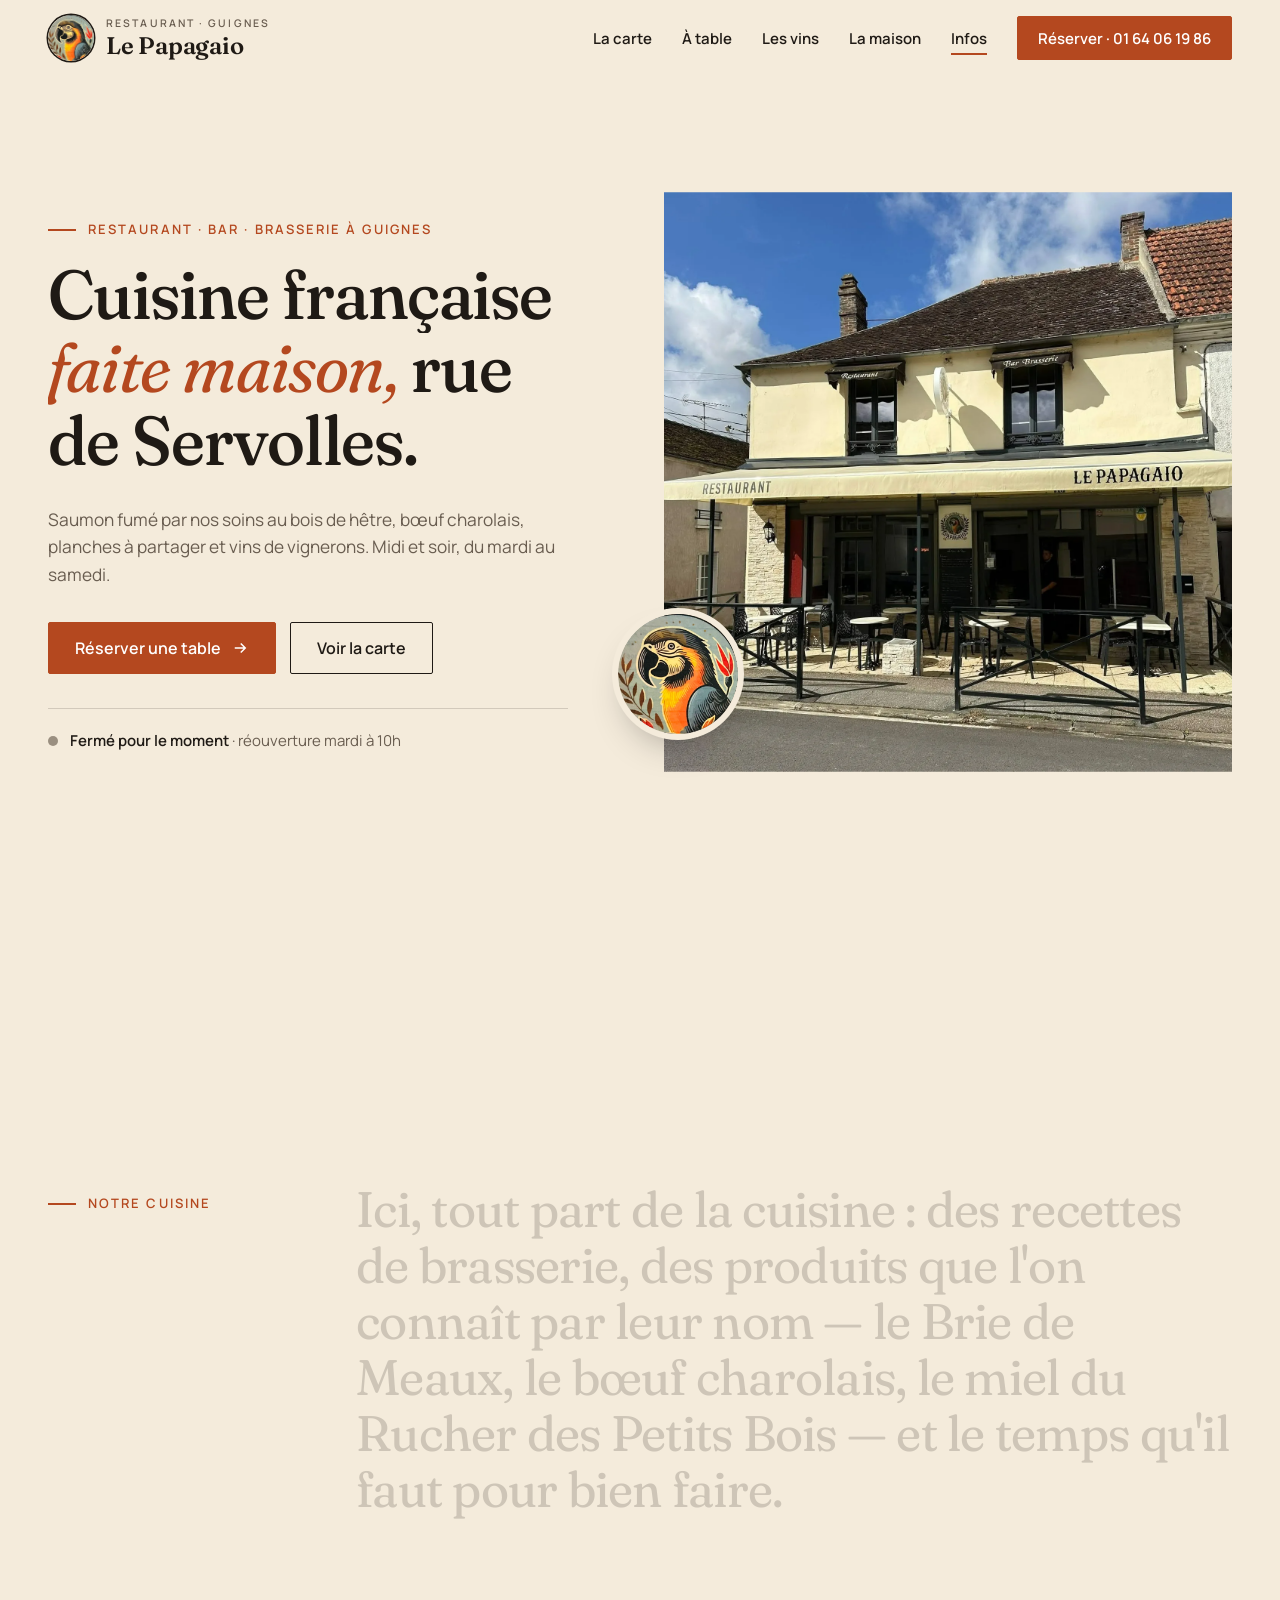
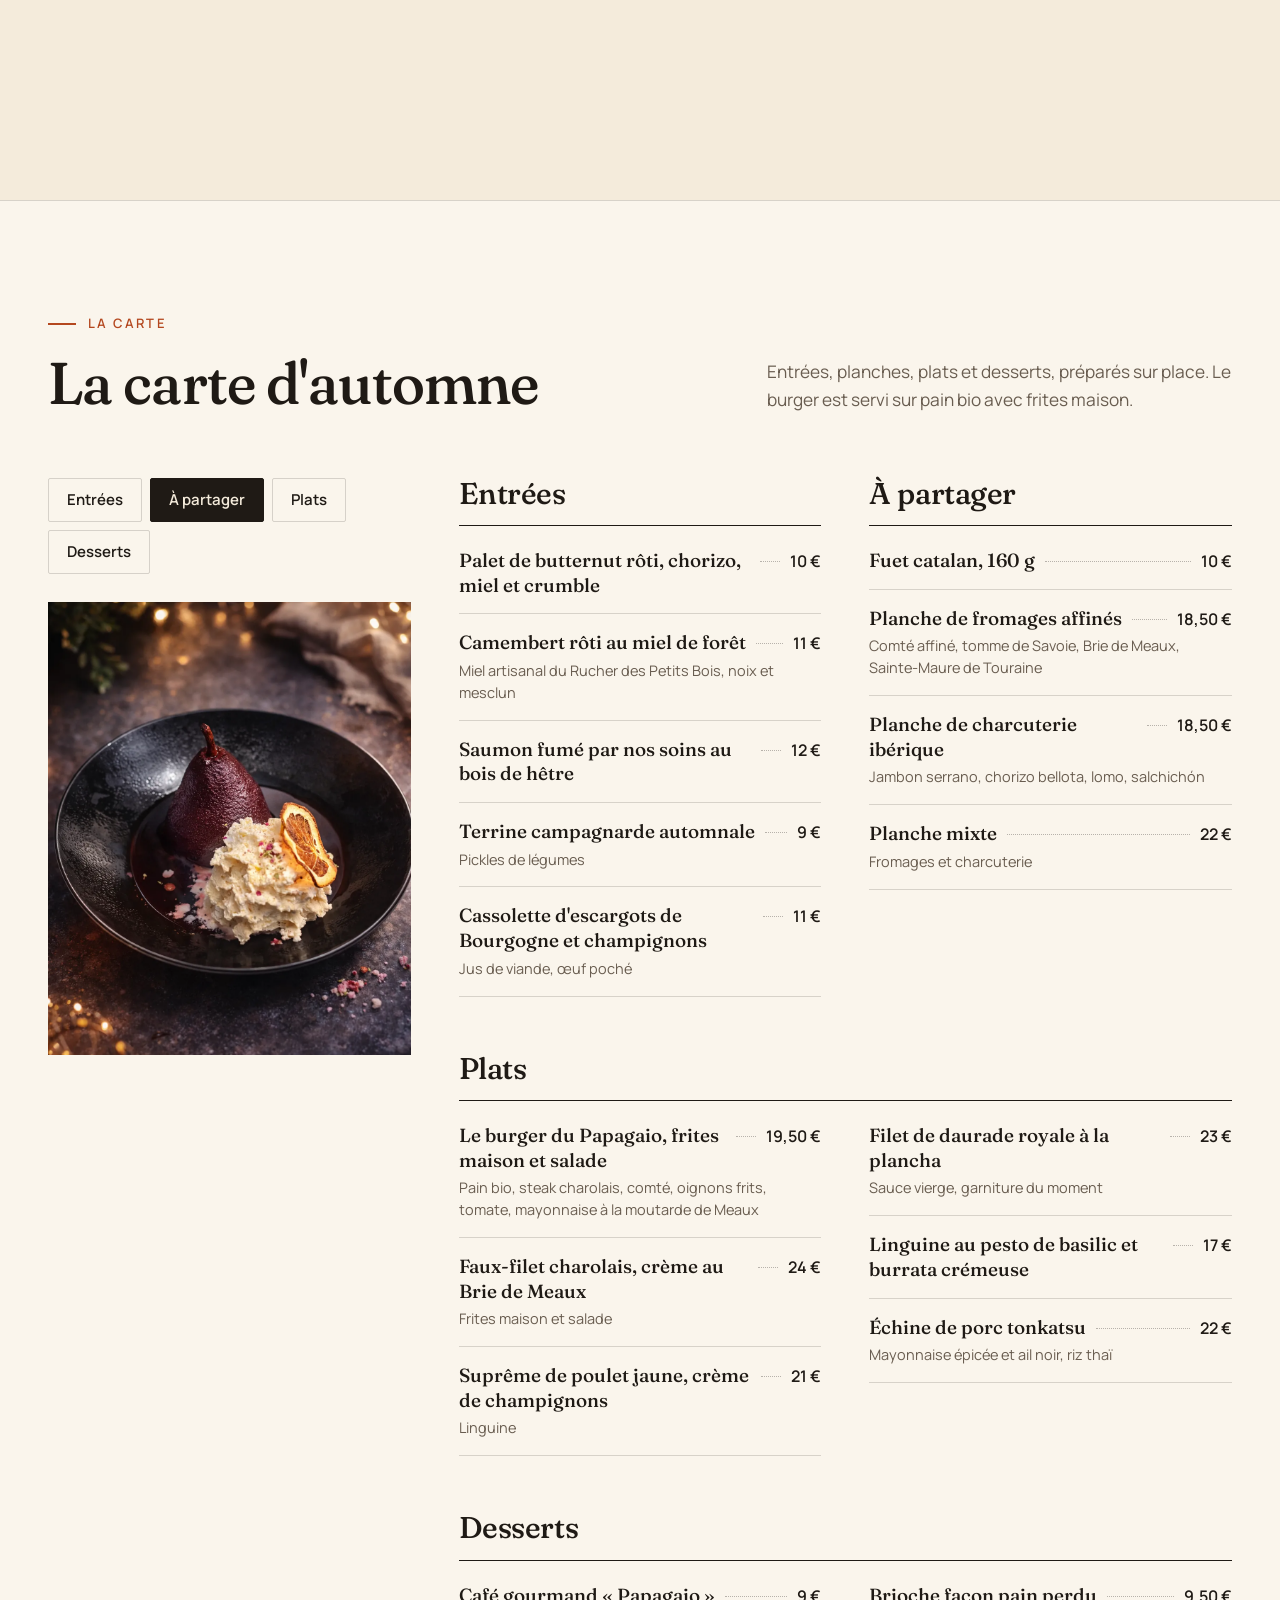
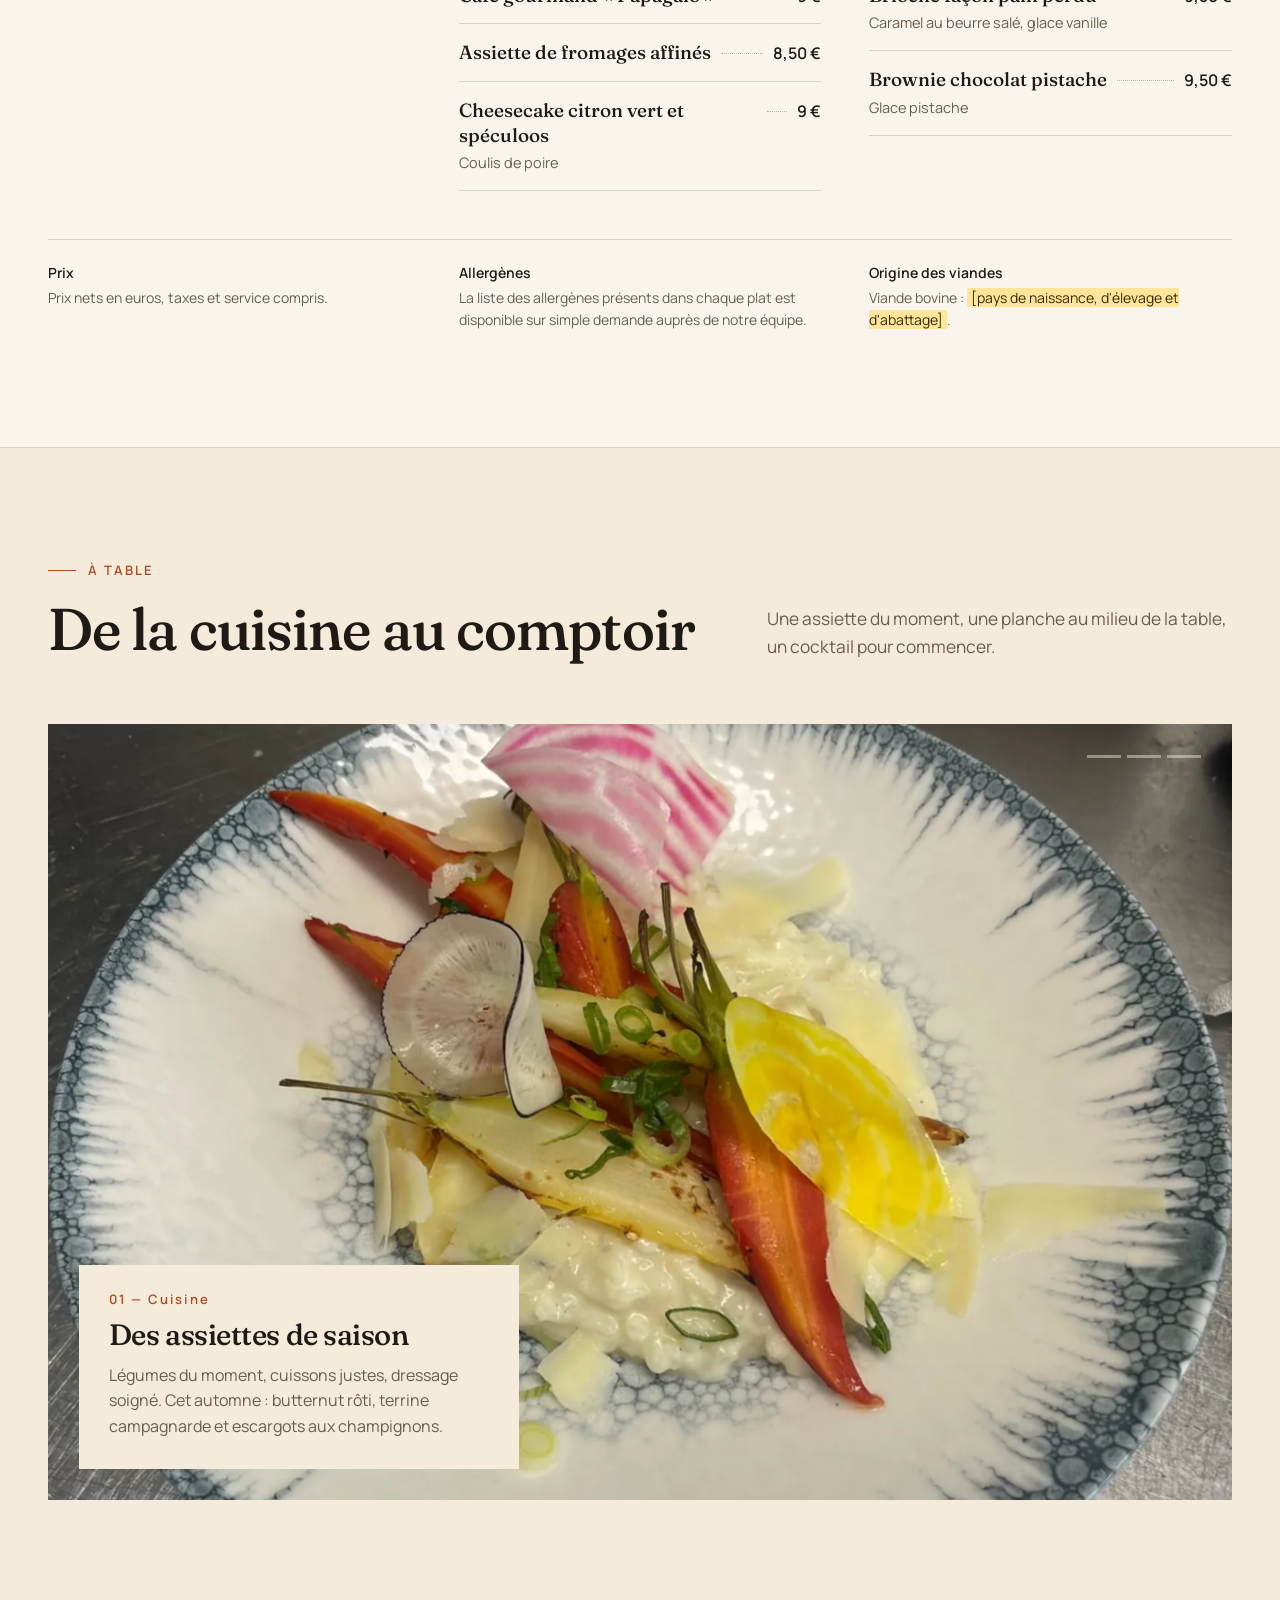
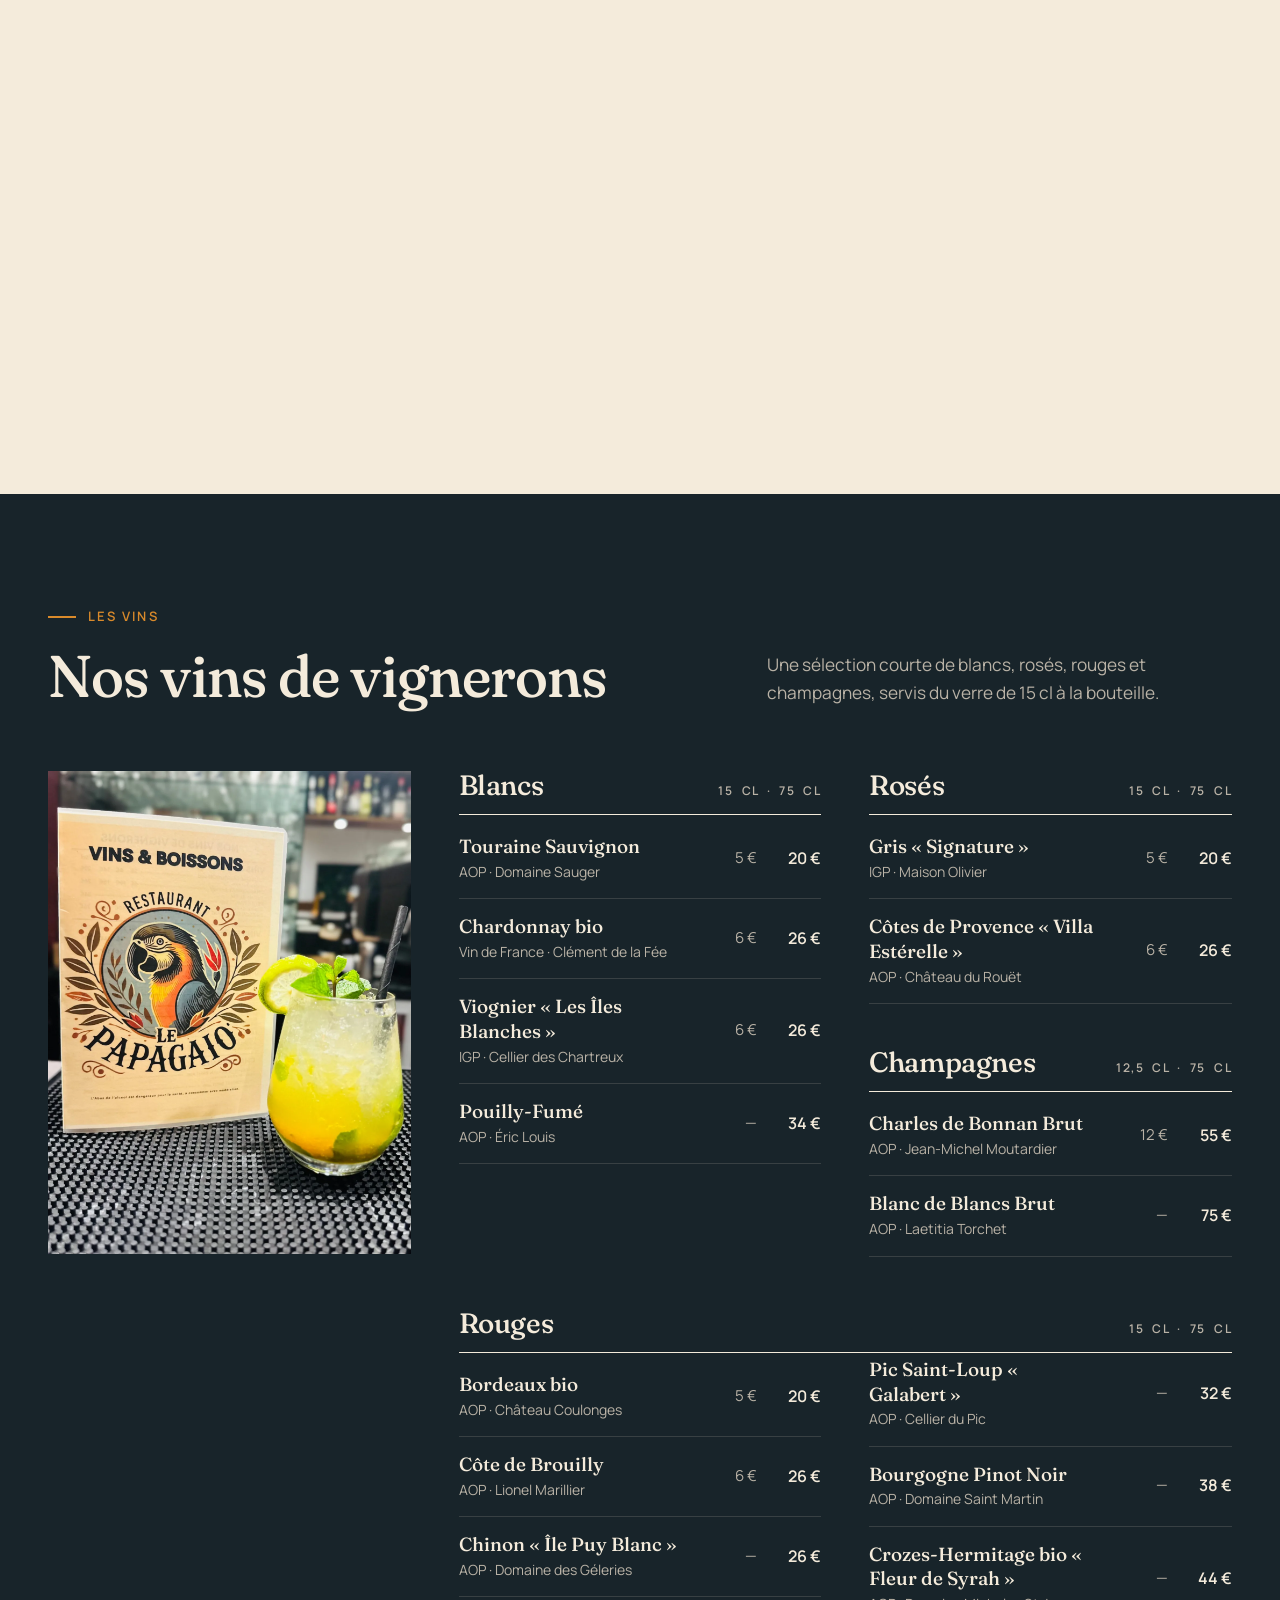
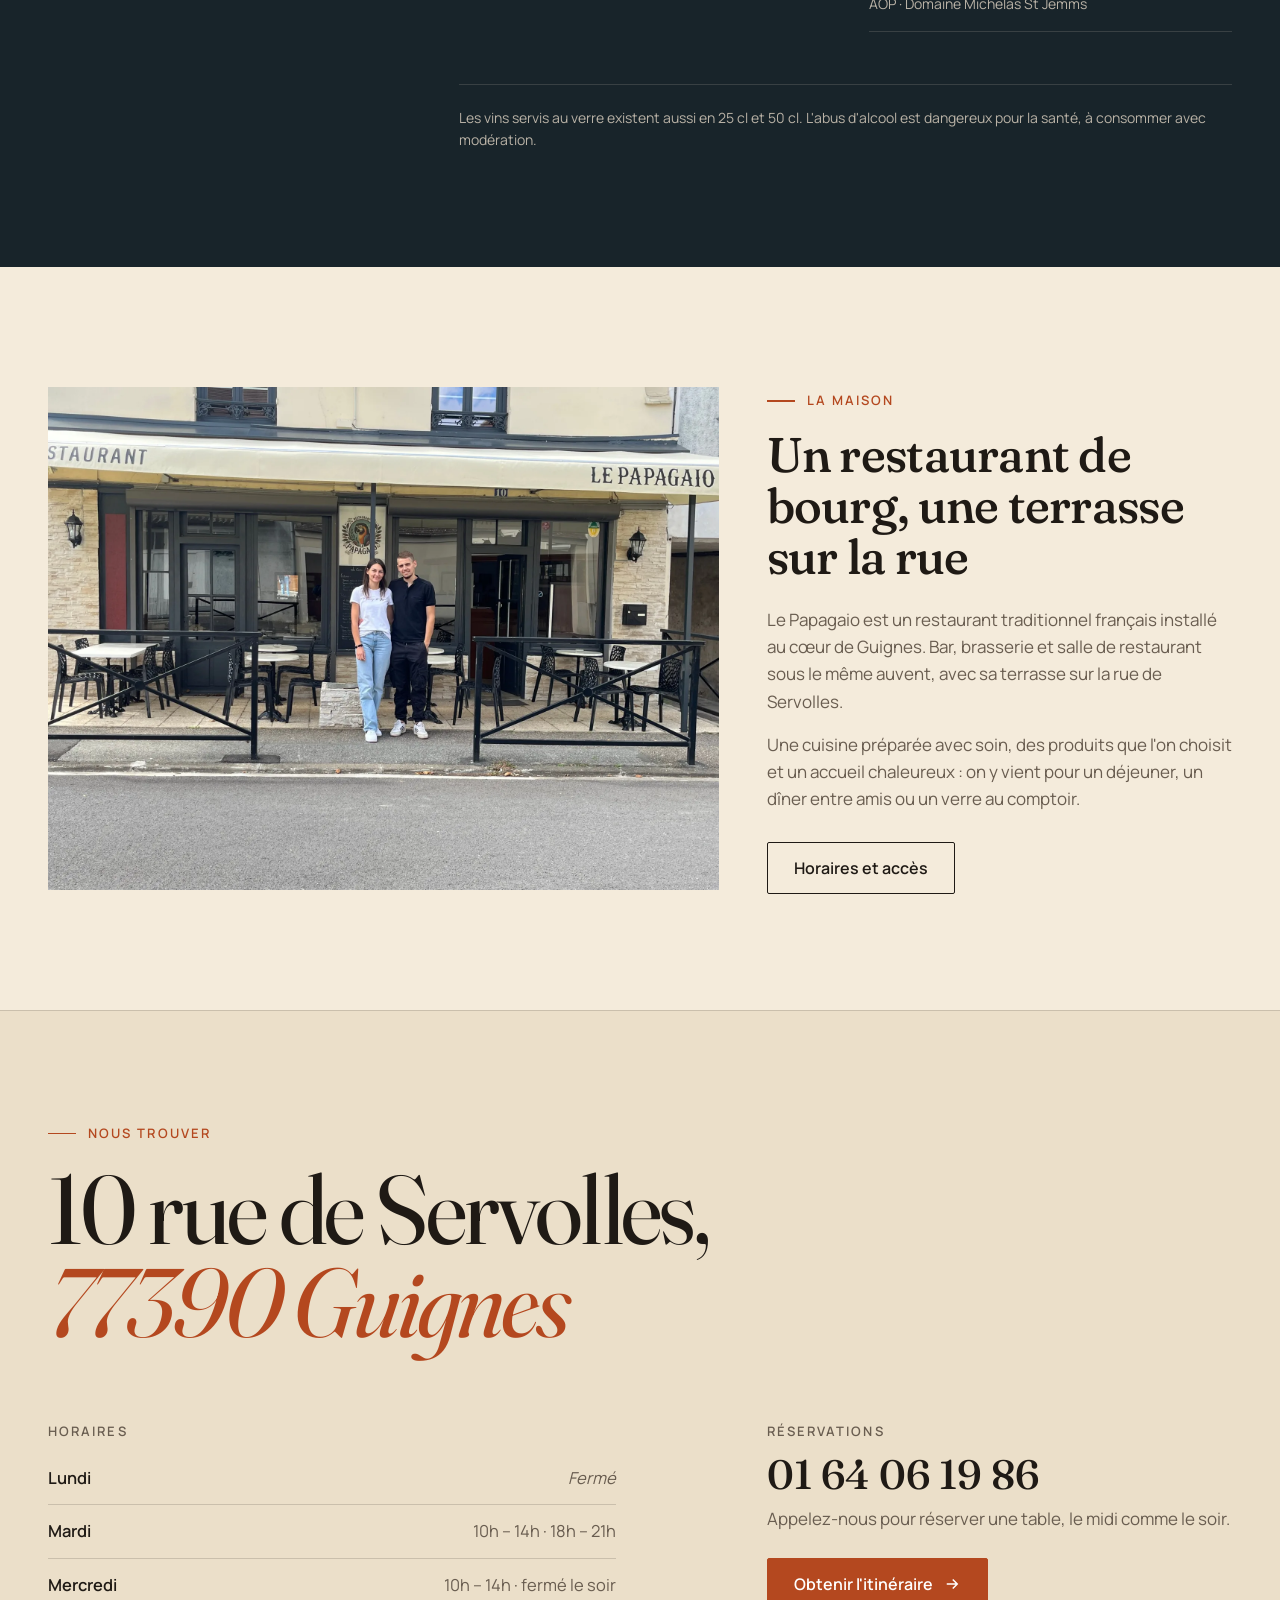
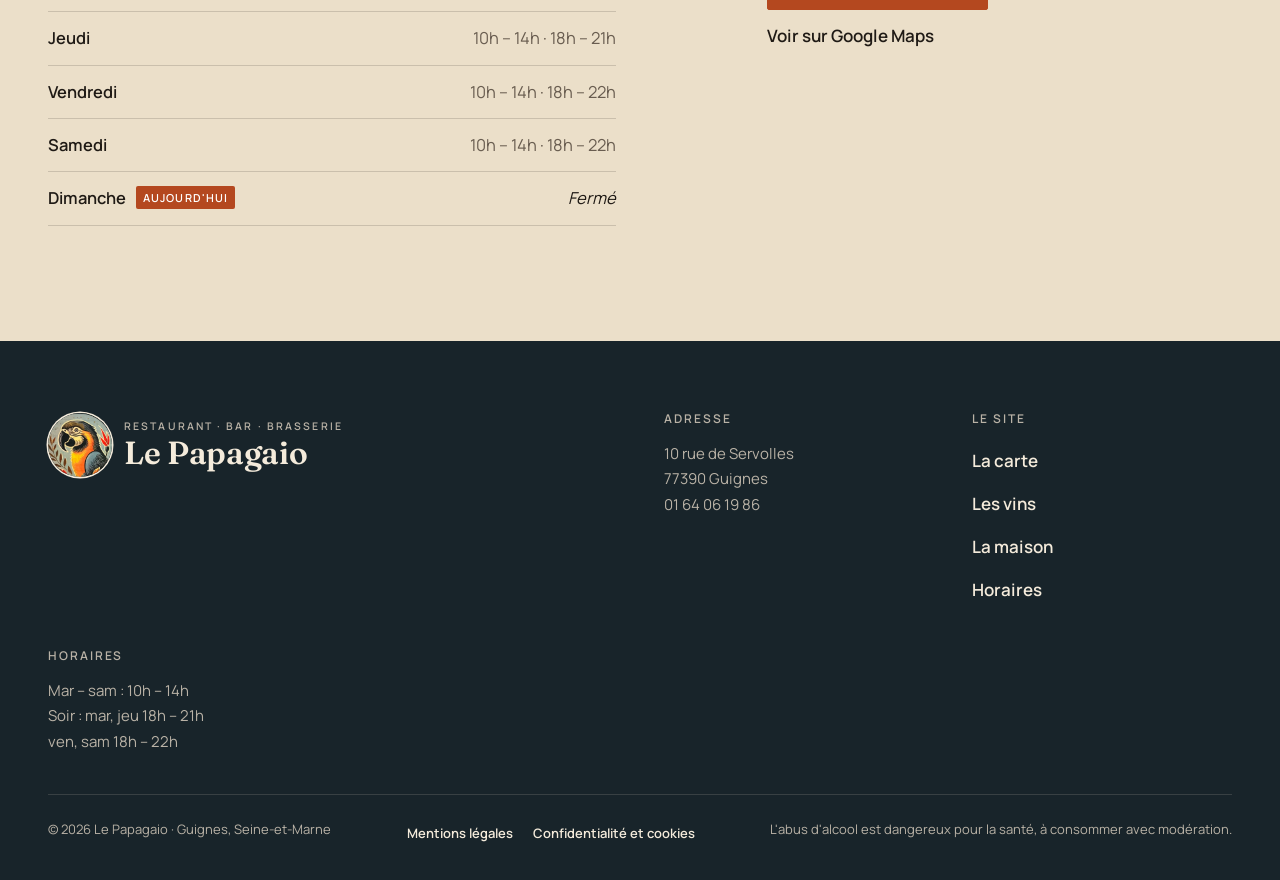
==== commit 2f095622: "Mentions légales, confidentialité et conformité - Pages mentions-legales.html et confidentialite.htm" ====
--- a/index.html
+++ b/index.html
@@ -13,9 +13,8 @@
 <meta property="og:locale" content="fr_FR">
 <link rel="icon" href="img/favicon.png">
 <link rel="apple-touch-icon" href="img/apple-touch-icon.png">
-<link rel="preconnect" href="https://fonts.googleapis.com">
-<link rel="preconnect" href="https://fonts.gstatic.com" crossorigin>
-<link href="https://fonts.googleapis.com/css2?family=Fraunces:ital,opsz,wght,SOFT@0,9..144,400..700,50;1,9..144,400..600,50&family=Manrope:wght@400;500;600;700&display=swap" rel="stylesheet">
+<link rel="preload" href="fonts/fraunces-latin-full-normal.woff2" as="font" type="font/woff2" crossorigin>
+<link rel="preload" href="fonts/manrope-latin-wght-normal.woff2" as="font" type="font/woff2" crossorigin>
 <script type="application/ld+json">
 {"@context":"https://schema.org","@type":"Restaurant","name":"Le Papagaio","servesCuisine":"Française","telephone":"+33164061986","address":{"@type":"PostalAddress","streetAddress":"10 rue de Servolles","postalCode":"77390","addressLocality":"Guignes","addressCountry":"FR"},
 "openingHoursSpecification":[
@@ -23,330 +22,7 @@
 {"@type":"OpeningHoursSpecification","dayOfWeek":["Tuesday","Thursday"],"opens":"18:00","closes":"21:00"},
 {"@type":"OpeningHoursSpecification","dayOfWeek":["Friday","Saturday"],"opens":"18:00","closes":"22:00"}]}
 </script>
-<style>
-:root{
-  --paper:#F4EBDB; --paper-2:#EBDFC9; --card:#FAF5EC;
-  --ink:#1F1A15; --muted:#695D50; --line:rgba(31,26,21,.16);
-  --accent:#B4481F; --accent-ink:#fff; --teal:#3F6774; --gold:#D98A2B;
-  --band:#18242A; --band-2:#22323A; --band-ink:#F4EBDB; --band-muted:#B9B2A6;
-  --display:"Fraunces", Georgia, "Times New Roman", serif;
-  --body:"Manrope", system-ui, -apple-system, "Segoe UI", sans-serif;
-  --wrap:1240px; --gut:clamp(20px,4vw,48px);
-  --ease:cubic-bezier(.2,.7,.1,1); --ease-out:cubic-bezier(.16,1,.3,1);
-  --nav-h:76px;
-}
-*,*::before,*::after{box-sizing:border-box}
-html{scroll-behavior:smooth;scroll-padding-top:calc(var(--nav-h) + 12px);-webkit-text-size-adjust:100%}
-body{margin:0;background:var(--paper);color:var(--ink);font:400 17px/1.6 var(--body);-webkit-font-smoothing:antialiased;text-rendering:optimizeLegibility}
-img{display:block;max-width:100%;height:auto}
-a{color:inherit}
-h1,h2,h3{font-family:var(--display);font-weight:500;letter-spacing:-.015em;line-height:1.05;margin:0;font-variation-settings:"SOFT" 50}
-p{margin:0}
-.wrap{width:100%;max-width:calc(var(--wrap) + 2*var(--gut));margin:0 auto;padding:0 var(--gut)}
-.skip{position:absolute;left:12px;top:-60px;z-index:200;background:var(--ink);color:var(--paper);padding:12px 18px;border-radius:2px;text-decoration:none;font-weight:600}
-.skip:focus{top:12px}
-:focus-visible{outline:2px solid var(--accent);outline-offset:3px}
-.sr{position:absolute;width:1px;height:1px;overflow:hidden;clip:rect(0 0 0 0);white-space:nowrap}
-
-/* ---------- labels & buttons ---------- */
-.kicker{font:600 13px/1.2 var(--body);letter-spacing:.16em;text-transform:uppercase;color:var(--accent);display:inline-flex;align-items:center;gap:12px}
-.kicker::before{content:"";width:28px;height:1.5px;background:currentColor}
-.lead{font-size:clamp(17px,1.35vw,19px);color:var(--muted);max-width:56ch}
-.btn{--bg:var(--accent);--fg:var(--accent-ink);display:inline-flex;align-items:center;justify-content:center;gap:10px;min-height:52px;padding:0 26px;background:var(--bg);color:var(--fg);border:1.5px solid var(--bg);border-radius:2px;font:600 16px/1 var(--body);text-decoration:none;cursor:pointer;transition:transform .25s var(--ease),background .25s,color .25s,box-shadow .25s}
-.btn svg{width:18px;height:18px;transition:transform .3s var(--ease)}
-.btn:hover{transform:translateY(-2px);box-shadow:0 10px 24px -12px rgba(31,26,21,.5)}
-.btn:hover svg{transform:translateX(3px)}
-.btn:active{transform:translateY(0) scale(.98);box-shadow:none}
-.btn.ghost{--bg:transparent;--fg:var(--ink);border-color:var(--ink)}
-.btn.ghost:hover{--bg:var(--ink);--fg:var(--paper)}
-.on-band .btn.ghost{--fg:var(--band-ink);border-color:var(--band-ink)}
-.on-band .btn.ghost:hover{--bg:var(--band-ink);--fg:var(--band)}
-.link{position:relative;text-decoration:none;font-weight:600;background:linear-gradient(currentColor,currentColor) 0 100%/0 1.5px no-repeat;transition:background-size .35s var(--ease);padding-bottom:2px}
-.link:hover{background-size:100% 1.5px}
-
-/* ---------- photo frames ---------- */
-.frame{position:relative;overflow:hidden;background:var(--paper-2)}
-.frame img{width:100%;height:100%;object-fit:cover;transition:transform .9s var(--ease)}
-.frame:hover img{transform:scale(1.03)}
-
-/* ---------- nav ---------- */
-.nav{position:fixed;inset:0 0 auto 0;z-index:100;height:var(--nav-h);background:var(--paper);transition:box-shadow .3s,height .3s}
-.nav.scrolled{box-shadow:0 1px 0 var(--line)}
-.nav .wrap{height:100%;display:flex;align-items:center;justify-content:space-between;gap:24px}
-.brand{display:flex;align-items:center;gap:12px;text-decoration:none}
-.brand img{width:46px;height:46px;border-radius:50%;box-shadow:0 0 0 1.5px var(--ink);transition:transform .5s var(--ease)}
-.brand:hover img{transform:rotate(-8deg) scale(1.05)}
-.brand span{font:600 24px/1 var(--display);letter-spacing:-.01em}
-.brand small{display:block;font:600 10.5px/1 var(--body);letter-spacing:.2em;text-transform:uppercase;color:var(--muted);margin-bottom:5px}
-.nav-links{display:flex;align-items:center;gap:30px;list-style:none;margin:0;padding:0}
-.nav-links a:not(.btn){font-weight:600;font-size:15px;text-decoration:none;padding:12px 0;background:linear-gradient(var(--accent),var(--accent)) 0 calc(100% - 6px)/0 2px no-repeat;transition:background-size .35s var(--ease),color .2s}
-.nav-links a:not(.btn):hover,.nav-links a.active{background-size:100% 2px}
-.nav-links .btn{min-height:44px;padding:0 20px;font-size:15px}
-.burger{display:none;width:48px;height:48px;border:0;background:transparent;cursor:pointer;position:relative;color:var(--ink)}
-.burger span{position:absolute;left:12px;right:12px;height:2px;background:currentColor;transition:transform .35s var(--ease),opacity .2s}
-.burger span:nth-child(1){top:17px}.burger span:nth-child(2){top:23px}.burger span:nth-child(3){top:29px}
-.burger[aria-expanded="true"] span:nth-child(1){transform:translateY(6px) rotate(45deg)}
-.burger[aria-expanded="true"] span:nth-child(2){opacity:0}
-.burger[aria-expanded="true"] span:nth-child(3){transform:translateY(-6px) rotate(-45deg)}
-
-/* ---------- hero ---------- */
-.hero{min-height:100svh;padding:calc(var(--nav-h) + 28px) 0 40px;display:flex;align-items:center}
-.hero .wrap{display:grid;grid-template-columns:repeat(12,1fr);gap:0 var(--gut);align-items:center}
-.hero-copy{grid-column:1 / span 6;padding-right:clamp(0px,2vw,24px)}
-.hero h1{font-size:clamp(44px,5.4vw,82px);font-weight:500;margin:22px 0 26px;line-height:1}
-.hero h1 em{font-style:italic;color:var(--accent);font-weight:400}
-.hero h1 .line{display:block;overflow:hidden;padding-bottom:.06em}
-.hero h1 .line>span{display:block}
-.hero .lead{margin-bottom:34px}
-.hero-actions{display:flex;flex-wrap:wrap;gap:14px}
-.status{margin-top:34px;display:flex;align-items:center;gap:12px;font-size:15px;color:var(--muted);border-top:1px solid var(--line);padding-top:20px;max-width:520px}
-.status b{color:var(--ink);font-weight:600}
-.dot{width:10px;height:10px;border-radius:50%;background:#9a8f80;flex:none}
-.dot.open{background:#3b8a4f;box-shadow:0 0 0 0 rgba(59,138,79,.5);animation:pulse 2.4s infinite}
-@keyframes pulse{70%{box-shadow:0 0 0 9px rgba(59,138,79,0)}100%{box-shadow:0 0 0 0 rgba(59,138,79,0)}}
-.hero-media{grid-column:7 / span 6;position:relative}
-.hero-media .frame{aspect-ratio:1/1.02;height:auto;max-height:calc(100svh - var(--nav-h) - 90px);width:100%}
-.hero-badge{position:absolute;left:-46px;bottom:38px;width:120px;height:120px;border-radius:50%;box-shadow:0 0 0 6px var(--paper),0 18px 40px -16px rgba(0,0,0,.45)}
-
-/* entrance */
-[data-enter] .line>span{transform:translateY(105%)}
-[data-enter] .fade{opacity:0;transform:translateY(16px)}
-[data-enter] .hero-media .frame{clip-path:inset(0 0 100% 0)}
-[data-enter] .hero-media .frame img{transform:scale(1.14)}
-[data-enter] .hero-badge{opacity:0;transform:scale(.6) rotate(-30deg)}
-.entered .line>span{transform:none;transition:transform 1.1s var(--ease-out)}
-.entered .line:nth-child(2)>span{transition-delay:.08s}
-.entered .line:nth-child(3)>span{transition-delay:.16s}
-.entered .fade{opacity:1;transform:none;transition:opacity .9s var(--ease-out),transform .9s var(--ease-out)}
-.entered .fade.d1{transition-delay:.35s}.entered .fade.d2{transition-delay:.48s}.entered .fade.d3{transition-delay:.6s}
-.entered .hero-media .frame{clip-path:inset(0 0 0 0);transition:clip-path 1.3s var(--ease-out) .1s}
-.entered .hero-media .frame img{transform:none;transition:transform 1.8s var(--ease-out) .1s}
-.entered .hero-media .frame:hover img{transform:scale(1.03);transition:transform .9s var(--ease)}
-.entered .hero-badge{opacity:1;transform:none;transition:opacity .6s .9s,transform 1s var(--ease-out) .9s}
-
-/* ---------- statement (word highlight) ---------- */
-.statement{min-height:100svh;display:flex;align-items:center;padding:80px 0;background:var(--paper)}
-.statement .wrap{display:grid;grid-template-columns:repeat(12,1fr);gap:var(--gut)}
-.statement .kicker{grid-column:1 / span 3;align-self:start;margin-top:14px}
-.statement h2{grid-column:4 / span 9;font-size:clamp(32px,3.9vw,60px);line-height:1.12;font-weight:400}
-.statement h2 .w{color:rgba(31,26,21,.18);transition:color .35s}
-.statement h2 .w.on{color:var(--ink)}
-.statement h2 .w.hl.on{color:var(--accent);font-style:italic}
-
-/* ---------- section heads ---------- */
-.sec{padding:clamp(80px,9vw,120px) 0}
-.head{display:grid;grid-template-columns:repeat(12,1fr);gap:20px var(--gut);margin-bottom:clamp(44px,5vw,64px);align-items:end}
-.head .kicker{grid-column:1 / -1}
-.head h2{grid-column:1 / span 7;font-size:clamp(38px,4.6vw,68px)}
-.head .lead{grid-column:8 / span 5}
-.reveal{opacity:0;transform:translateY(22px);transition:opacity .9s var(--ease-out),transform .9s var(--ease-out)}
-.reveal.in{opacity:1;transform:none}
-
-/* ---------- menu ---------- */
-.menu{background:var(--card);border-top:1px solid var(--line);border-bottom:1px solid var(--line)}
-.menu-grid{display:grid;grid-template-columns:repeat(12,1fr);gap:0 var(--gut)}
-.menu-side{grid-column:1 / span 4}
-.menu-side .sticky{position:sticky;top:calc(var(--nav-h) + 24px)}
-.chips{display:flex;flex-wrap:wrap;gap:8px;margin-bottom:28px}
-.chips a{display:inline-flex;align-items:center;min-height:44px;padding:0 18px;border:1.5px solid var(--line);border-radius:2px;text-decoration:none;font-weight:600;font-size:15px;transition:border-color .25s,background .25s,color .25s,transform .25s var(--ease)}
-.chips a:hover{border-color:var(--ink);transform:translateY(-2px)}
-.chips a.active{background:var(--ink);border-color:var(--ink);color:var(--paper)}
-.menu-side .frame{aspect-ratio:4/5}
-.menu-note{margin-top:18px;font-size:14px;color:var(--muted)}
-.menu-lists{grid-column:5 / span 8;display:grid;grid-template-columns:1fr 1fr;gap:56px var(--gut)}
-.course{scroll-margin-top:calc(var(--nav-h) + 24px)}
-.course h3{font-size:30px;display:flex;align-items:baseline;gap:14px;padding-bottom:16px;border-bottom:1.5px solid var(--ink);margin-bottom:6px}
-.course h3 small{font:600 12px/1 var(--body);letter-spacing:.14em;text-transform:uppercase;color:var(--muted)}
-.course.wide{grid-column:1 / -1}
-.course.wide ul{columns:2;column-gap:var(--gut)}
-.dish{list-style:none;padding:16px 0;border-bottom:1px solid var(--line);break-inside:avoid;transition:padding .35s var(--ease)}
-.course ul{margin:0;padding:0}
-.dish .row{display:flex;align-items:baseline;gap:10px}
-.dish .name{font:500 19px/1.3 var(--display);flex:0 1 auto}
-.dish .leader{flex:1 1 20px;min-width:20px;border-bottom:1.5px dotted rgba(31,26,21,.3);transform:translateY(-5px);transition:border-color .3s}
-.dish .price{font:600 16px/1 var(--body);white-space:nowrap;transition:color .3s}
-.dish .desc{font-size:14.5px;color:var(--muted);margin-top:5px;line-height:1.5}
-.dish:hover{padding-left:6px}
-.dish:hover .leader{border-color:var(--accent)}
-.dish:hover .price{color:var(--accent)}
-
-/* ---------- photo chapters ---------- */
-.chapters{padding-top:clamp(80px,9vw,120px);background:var(--paper)}
-.chap-stage{position:relative;height:330vh}
-.chap-sticky{position:sticky;top:var(--nav-h);height:calc(100svh - var(--nav-h));padding:0 var(--gut) var(--gut)}
-.chap-frame{position:relative;height:100%;max-width:calc(var(--wrap) + 0px);margin:0 auto;overflow:hidden;background:var(--paper-2)}
-.chap{position:absolute;inset:0;clip-path:inset(100% 0 0 0);will-change:clip-path}
-.chap:first-of-type{clip-path:inset(0 0 0 0)}
-.chap img{width:100%;height:100%;object-fit:cover;transform:scale(1.08);will-change:transform}
-.chap-panel{position:absolute;left:clamp(16px,2.4vw,32px);bottom:clamp(16px,2.4vw,32px);width:min(440px,calc(100% - 32px));background:var(--paper);padding:28px 30px 30px;opacity:0;transform:translateY(16px);transition:opacity .5s var(--ease-out),transform .6s var(--ease-out)}
-.chap.current .chap-panel{opacity:1;transform:none;transition-delay:.12s}
-.chap-panel .num{font:600 13px/1 var(--body);letter-spacing:.16em;color:var(--accent);margin-bottom:14px;display:block}
-.chap-panel h3{font-size:clamp(26px,2.3vw,34px);margin-bottom:12px}
-.chap-panel p{color:var(--muted);font-size:16px}
-.chap-progress{position:absolute;right:clamp(16px,2.4vw,32px);top:clamp(16px,2.4vw,32px);display:flex;gap:6px;z-index:3}
-.chap-progress i{display:block;width:34px;height:3px;background:rgba(244,235,219,.45);overflow:hidden}
-.chap-progress i b{display:block;height:100%;width:0;background:var(--paper)}
-
-/* ---------- wines (brand band) ---------- */
-.wines{background:var(--band);color:var(--band-ink)}
-.wines .kicker{color:var(--gold)}
-.wines .lead{color:var(--band-muted)}
-.wine-grid{display:grid;grid-template-columns:repeat(12,1fr);gap:0 var(--gut)}
-.wine-photo{grid-column:1 / span 4}
-.wine-photo .frame{aspect-ratio:3/4;background:var(--band-2);position:sticky;top:calc(var(--nav-h) + 24px)}
-.wine-lists{grid-column:5 / span 8;display:grid;grid-template-columns:1fr 1fr;gap:52px var(--gut);align-content:start}
-.wine-lists h3{font-size:28px;padding-bottom:14px;border-bottom:1.5px solid var(--band-ink);margin-bottom:4px;display:flex;justify-content:space-between;align-items:baseline}
-.wine-lists h3 small{word-spacing:.4em;font:600 12px/1 var(--body);letter-spacing:.12em;text-transform:uppercase;color:var(--band-muted)}
-.wine{list-style:none;padding:15px 0;border-bottom:1px solid rgba(244,235,219,.14);display:grid;grid-template-columns:1fr auto;gap:2px 16px;transition:padding .35s var(--ease)}
-.wine:hover{padding-left:6px}
-.wine ul{margin:0;padding:0}
-.wine .wn{font:500 19px/1.3 var(--display)}
-.wine .wd{grid-column:1;font-size:14px;color:var(--band-muted)}
-.wine .wp{grid-column:2;grid-row:1 / span 2;display:flex;gap:6px;align-self:center;white-space:nowrap}
-.wine .wp>*{width:58px;text-align:right;font-size:15px;color:var(--band-muted)}
-.wine .wp b{color:var(--band-ink);font-size:16px;font-weight:600;transition:color .3s}
-.wine:hover .wp b{color:var(--gold)}
-.wine-lists ul{margin:0;padding:0}
-.wine-lists>*{min-width:0}
-.wine-lists .cols{columns:2;column-gap:var(--gut)}
-.wine-foot{grid-column:1 / -1;font-size:14px;color:var(--band-muted);border-top:1px solid rgba(244,235,219,.14);padding-top:22px}
-
-/* ---------- maison ---------- */
-.maison .wrap{display:grid;grid-template-columns:repeat(12,1fr);gap:var(--gut);align-items:center}
-.maison-media{grid-column:1 / span 7}
-.maison-media .frame{aspect-ratio:4/3}
-.maison-media img{filter:grayscale(1) contrast(.85) brightness(1.12);opacity:.55}
-.maison-media.developed img{filter:none;opacity:1;transition:filter 1.6s ease-out,opacity 1.2s ease-out,transform .9s var(--ease)}
-.maison-copy{grid-column:8 / span 5}
-.maison-copy h2{font-size:clamp(36px,3.8vw,56px);margin:20px 0 24px}
-.maison-copy p+p{margin-top:16px}
-.maison-copy p{color:var(--muted)}
-.maison-copy .btn{margin-top:30px}
-
-/* ---------- infos ---------- */
-.infos{background:var(--paper-2);border-top:1px solid var(--line)}
-.infos .wrap{display:grid;grid-template-columns:repeat(12,1fr);gap:0 var(--gut)}
-.address{grid-column:1 / -1;font:400 clamp(46px,7.6vw,120px)/.95 var(--display);letter-spacing:-.03em;margin:22px 0 clamp(48px,6vw,80px)}
-.address span{display:block}
-.address em{font-style:italic;color:var(--accent)}
-.hours{grid-column:1 / span 6}
-.hours h3,.contact h3{font:600 13px/1 var(--body);letter-spacing:.16em;text-transform:uppercase;color:var(--muted);margin-bottom:14px}
-.hours table{width:100%;border-collapse:collapse;font-size:16.5px}
-.hours td{padding:13px 0;border-bottom:1px solid var(--line)}
-.hours td:first-child{font-weight:600;width:34%}
-.hours td:last-child{text-align:right;color:var(--muted)}
-.hours tr.today td{color:var(--ink)}
-.hours tr.today td:first-child::after{content:"Aujourd'hui";margin-left:10px;font:600 11px/1 var(--body);letter-spacing:.1em;text-transform:uppercase;background:var(--accent);color:#fff;padding:4px 7px;border-radius:2px;vertical-align:2px}
-.hours tr.closed td:last-child{font-style:italic}
-.contact{grid-column:8 / span 5}
-.contact .tel{display:block;font:500 clamp(34px,3.2vw,46px)/1.1 var(--display);text-decoration:none;margin-bottom:8px;transition:color .25s}
-.contact .tel:hover{color:var(--accent)}
-.contact p{color:var(--muted);margin-bottom:26px}
-.contact .actions{display:flex;flex-direction:column;gap:12px;align-items:flex-start}
-
-/* ---------- footer ---------- */
-.footer{background:var(--band);color:var(--band-ink);padding:72px 0 calc(32px + env(safe-area-inset-bottom))}
-.footer .wrap{display:grid;grid-template-columns:repeat(12,1fr);gap:40px var(--gut)}
-.footer .brand{grid-column:1 / span 5;align-self:start}
-.footer .brand img{box-shadow:0 0 0 1.5px var(--band-ink);width:64px;height:64px}
-.footer .brand span{font-size:32px}
-.footer .brand small{color:var(--band-muted)}
-.fcol{grid-column:span 2}
-.fcol:first-of-type{grid-column:7 / span 3}
-.fcol h4{font:600 12px/1 var(--body);letter-spacing:.16em;text-transform:uppercase;color:var(--band-muted);margin:0 0 16px}
-.fcol ul{list-style:none;margin:0;padding:0;display:grid;gap:4px}
-.fcol a{text-decoration:none;display:inline-block;padding:6px 0}
-.fcol p{color:var(--band-muted);font-size:15px;line-height:1.7}
-.fbottom{grid-column:1 / -1;display:flex;justify-content:space-between;gap:20px;flex-wrap:wrap;border-top:1px solid rgba(244,235,219,.14);padding-top:24px;font-size:13px;color:var(--band-muted)}
-
-/* ---------- mobile bar ---------- */
-.mbar{display:none}
-
-/* ---------- responsive ---------- */
-@media (max-width:1080px){
-  .nav-links{gap:22px}
-  .hero-copy{grid-column:1 / span 7}
-  .hero-media{grid-column:8 / span 5}
-  .hero-media .frame{aspect-ratio:3/4}
-  .hero-badge{width:96px;height:96px;left:-36px}
-  .menu-side{grid-column:1 / -1;margin-bottom:44px}
-  .menu-side .sticky{position:static;display:grid;grid-template-columns:1fr 1fr;gap:var(--gut);align-items:end}
-  .menu-side .frame{aspect-ratio:16/10;grid-row:1 / span 2;grid-column:2}
-  .menu-lists{grid-column:1 / -1}
-  .wine-photo{grid-column:1 / -1;margin-bottom:44px}
-  .wine-photo .frame{position:static;aspect-ratio:16/9}
-  .wine-lists{grid-column:1 / -1}
-}
-@media (max-width:900px){
-  :root{--nav-h:68px}
-  .nav-links{position:fixed;inset:var(--nav-h) 0 0 0;background:var(--paper);flex-direction:column;align-items:stretch;gap:0;padding:24px var(--gut);transform:translateY(-8px);opacity:0;visibility:hidden;transition:opacity .3s,transform .4s var(--ease),visibility 0s .4s}
-  .nav-links.open{opacity:1;transform:none;visibility:visible;transition:opacity .3s,transform .4s var(--ease)}
-  .nav-links a:not(.btn){font:500 34px/1 var(--display);padding:18px 0;border-bottom:1px solid var(--line);display:block;background:none}
-  .nav-links li:last-child{margin-top:28px}
-  .nav-links .btn{width:100%;min-height:56px;font-size:17px}
-  .burger{display:block}
-  .hero{min-height:auto;padding-top:calc(var(--nav-h) + 24px)}
-  .hero .wrap{grid-template-columns:1fr}
-  .hero-copy,.hero-media{grid-column:1 / -1}
-  .hero-copy{padding:0}
-  .hero-media{margin-top:40px}
-  .hero-media .frame{aspect-ratio:4/3;max-height:none}
-  .hero-badge{left:auto;right:18px;bottom:-30px;width:88px;height:88px}
-  .statement{min-height:auto;padding:110px 0}
-  .statement .wrap{grid-template-columns:1fr}
-  .statement .kicker,.statement h2{grid-column:1 / -1}
-  .head h2,.head .lead{grid-column:1 / -1}
-  .maison-media,.maison-copy{grid-column:1 / -1}
-  .hours,.contact{grid-column:1 / -1}
-  .contact{margin-top:56px}
-  .footer .brand,.fcol,.fcol:first-of-type{grid-column:1 / -1}
-}
-@media (max-width:700px){
-  body{font-size:16px;padding-bottom:calc(72px + env(safe-area-inset-bottom))}
-  .hero h1{font-size:clamp(40px,11.4vw,56px)}
-  .hero-actions .btn{flex:1 1 100%}
-  .menu-side .sticky{grid-template-columns:1fr}
-  .menu-side .frame{grid-row:auto;grid-column:auto;aspect-ratio:4/3}
-  .menu-lists{grid-template-columns:1fr;gap:48px}
-  .course.wide ul{columns:1}
-  .wine-lists{grid-template-columns:1fr;gap:44px}
-  .wine-lists .cols{columns:1}
-  .wine .wp>*{width:50px}
-  .dish .name{font-size:18px}
-  .contact .actions .btn{width:100%}
-  .maison-copy .btn{width:100%}
-  .mbar{display:grid;grid-template-columns:1fr 1fr;gap:10px;position:fixed;left:0;right:0;bottom:0;z-index:90;padding:10px 14px calc(10px + env(safe-area-inset-bottom));background:var(--paper);box-shadow:0 -1px 0 var(--line)}
-  .mbar .btn{min-height:50px;padding:0 12px;font-size:15px}
-  .footer{padding-bottom:calc(100px + env(safe-area-inset-bottom))}
-}
-/* chapters: stacked fallback on phones & reduced motion */
-@media (max-width:640px){
-  .chap-stage{height:auto}
-  .chap-sticky{position:static;height:auto;padding:0 var(--gut)}
-  .chap-frame{height:auto;overflow:visible;background:none;display:grid;gap:40px}
-  .chap,.chap:first-of-type{position:relative;clip-path:none}
-  .chap img{transform:none;aspect-ratio:4/5;height:auto}
-  .chap-panel{position:relative;left:auto;bottom:auto;width:auto;opacity:1;transform:none;padding:22px 0 0;background:none}
-  .chap-progress{display:none}
-}
-@media (prefers-reduced-motion:reduce){
-  *,*::before,*::after{animation:none!important;transition:none!important;scroll-behavior:auto!important}
-  [data-enter] .line>span,[data-enter] .fade,[data-enter] .hero-badge{transform:none;opacity:1}
-  [data-enter] .hero-media .frame{clip-path:none}
-  [data-enter] .hero-media .frame img{transform:none}
-  .reveal{opacity:1;transform:none}
-  .statement h2 .w{color:var(--ink)}
-  .statement h2 .w.hl{color:var(--accent);font-style:italic}
-  .maison-media img{filter:none;opacity:1}
-  .chap-stage{height:auto}
-  .chap-sticky{position:static;height:auto}
-  .chap-frame{height:auto;overflow:visible;background:none;display:grid;grid-template-columns:repeat(3,1fr);gap:var(--gut)}
-  .chap,.chap:first-of-type{position:relative;clip-path:none}
-  .chap img{transform:none;aspect-ratio:3/4;height:auto}
-  .chap-panel{position:relative;left:auto;bottom:auto;width:auto;opacity:1;transform:none;padding:22px 0 0;background:none}
-  .chap-progress{display:none}
-}
-</style>
+<link rel="stylesheet" href="css/style.css">
 </head>
 <body>
 <a class="skip" href="#contenu">Aller au contenu</a>
@@ -455,6 +131,11 @@
             <li class="dish"><div class="row"><span class="name">Brownie chocolat pistache</span><span class="leader"></span><span class="price">9,50 €</span></div><p class="desc">Glace pistache</p></li>
           </ul>
         </div>
+      </div>
+      <div class="legal-notes">
+        <p><b>Prix</b>Prix nets en euros, taxes et service compris.</p>
+        <p><b>Allergènes</b>La liste des allergènes présents dans chaque plat est disponible sur simple demande auprès de notre équipe.</p>
+        <p><b>Origine des viandes</b>Viande bovine : <span class="todo">[pays de naissance, d'élevage et d'abattage]</span>.</p>
       </div>
     </div>
   </div>
@@ -607,6 +288,7 @@
     </div>
     <div class="fbottom">
       <span>© 2026 Le Papagaio · Guignes, Seine-et-Marne</span>
+      <nav aria-label="Informations légales"><a class="link" href="mentions-legales.html">Mentions légales</a><a class="link" href="confidentialite.html">Confidentialité et cookies</a></nav>
       <span>L'abus d'alcool est dangereux pour la santé, à consommer avec modération.</span>
     </div>
   </div>
--- a/css/style.css
+++ b/css/style.css
@@ -0,0 +1,364 @@
+@font-face{font-family:"Fraunces";font-style:normal;font-weight:100 900;font-display:swap;src:url(../fonts/fraunces-latin-full-normal.woff2) format("woff2-variations"),url(../fonts/fraunces-latin-full-normal.woff2) format("woff2")}
+@font-face{font-family:"Fraunces";font-style:italic;font-weight:100 900;font-display:swap;src:url(../fonts/fraunces-latin-full-italic.woff2) format("woff2-variations"),url(../fonts/fraunces-latin-full-italic.woff2) format("woff2")}
+@font-face{font-family:"Manrope";font-style:normal;font-weight:200 800;font-display:swap;src:url(../fonts/manrope-latin-wght-normal.woff2) format("woff2-variations"),url(../fonts/manrope-latin-wght-normal.woff2) format("woff2")}
+:root{
+  --paper:#F4EBDB; --paper-2:#EBDFC9; --card:#FAF5EC;
+  --ink:#1F1A15; --muted:#695D50; --line:rgba(31,26,21,.16);
+  --accent:#B4481F; --accent-ink:#fff; --teal:#3F6774; --gold:#D98A2B;
+  --band:#18242A; --band-2:#22323A; --band-ink:#F4EBDB; --band-muted:#B9B2A6;
+  --display:"Fraunces", Georgia, "Times New Roman", serif;
+  --body:"Manrope", system-ui, -apple-system, "Segoe UI", sans-serif;
+  --wrap:1240px; --gut:clamp(20px,4vw,48px);
+  --ease:cubic-bezier(.2,.7,.1,1); --ease-out:cubic-bezier(.16,1,.3,1);
+  --nav-h:76px;
+}
+*,*::before,*::after{box-sizing:border-box}
+html{scroll-behavior:smooth;scroll-padding-top:calc(var(--nav-h) + 12px);-webkit-text-size-adjust:100%}
+body{margin:0;background:var(--paper);color:var(--ink);font:400 17px/1.6 var(--body);-webkit-font-smoothing:antialiased;text-rendering:optimizeLegibility}
+img{display:block;max-width:100%;height:auto}
+a{color:inherit}
+h1,h2,h3{font-family:var(--display);font-weight:500;letter-spacing:-.015em;line-height:1.05;margin:0;font-variation-settings:"SOFT" 50}
+p{margin:0}
+.wrap{width:100%;max-width:calc(var(--wrap) + 2*var(--gut));margin:0 auto;padding:0 var(--gut)}
+.skip{position:absolute;left:12px;top:-60px;z-index:200;background:var(--ink);color:var(--paper);padding:12px 18px;border-radius:2px;text-decoration:none;font-weight:600}
+.skip:focus{top:12px}
+:focus-visible{outline:2px solid var(--accent);outline-offset:3px}
+.sr{position:absolute;width:1px;height:1px;overflow:hidden;clip:rect(0 0 0 0);white-space:nowrap}
+
+/* ---------- labels & buttons ---------- */
+.kicker{font:600 13px/1.2 var(--body);letter-spacing:.16em;text-transform:uppercase;color:var(--accent);display:inline-flex;align-items:center;gap:12px}
+.kicker::before{content:"";width:28px;height:1.5px;background:currentColor}
+.lead{font-size:clamp(17px,1.35vw,19px);color:var(--muted);max-width:56ch}
+.btn{--bg:var(--accent);--fg:var(--accent-ink);display:inline-flex;align-items:center;justify-content:center;gap:10px;min-height:52px;padding:0 26px;background:var(--bg);color:var(--fg);border:1.5px solid var(--bg);border-radius:2px;font:600 16px/1 var(--body);text-decoration:none;cursor:pointer;transition:transform .25s var(--ease),background .25s,color .25s,box-shadow .25s}
+.btn svg{width:18px;height:18px;transition:transform .3s var(--ease)}
+.btn:hover{transform:translateY(-2px);box-shadow:0 10px 24px -12px rgba(31,26,21,.5)}
+.btn:hover svg{transform:translateX(3px)}
+.btn:active{transform:translateY(0) scale(.98);box-shadow:none}
+.btn.ghost{--bg:transparent;--fg:var(--ink);border-color:var(--ink)}
+.btn.ghost:hover{--bg:var(--ink);--fg:var(--paper)}
+.on-band .btn.ghost{--fg:var(--band-ink);border-color:var(--band-ink)}
+.on-band .btn.ghost:hover{--bg:var(--band-ink);--fg:var(--band)}
+.link{position:relative;text-decoration:none;font-weight:600;background:linear-gradient(currentColor,currentColor) 0 100%/0 1.5px no-repeat;transition:background-size .35s var(--ease);padding-bottom:2px}
+.link:hover{background-size:100% 1.5px}
+
+/* ---------- photo frames ---------- */
+.frame{position:relative;overflow:hidden;background:var(--paper-2)}
+.frame img{width:100%;height:100%;object-fit:cover;transition:transform .9s var(--ease)}
+.frame:hover img{transform:scale(1.03)}
+
+/* ---------- nav ---------- */
+.nav{position:fixed;inset:0 0 auto 0;z-index:100;height:var(--nav-h);background:var(--paper);transition:box-shadow .3s,height .3s}
+.nav.scrolled{box-shadow:0 1px 0 var(--line)}
+.nav .wrap{height:100%;display:flex;align-items:center;justify-content:space-between;gap:24px}
+.brand{display:flex;align-items:center;gap:12px;text-decoration:none}
+.brand img{width:46px;height:46px;border-radius:50%;box-shadow:0 0 0 1.5px var(--ink);transition:transform .5s var(--ease)}
+.brand:hover img{transform:rotate(-8deg) scale(1.05)}
+.brand span{font:600 24px/1 var(--display);letter-spacing:-.01em}
+.brand small{display:block;font:600 10.5px/1 var(--body);letter-spacing:.2em;text-transform:uppercase;color:var(--muted);margin-bottom:5px}
+.nav-links{display:flex;align-items:center;gap:30px;list-style:none;margin:0;padding:0}
+.nav-links a:not(.btn){font-weight:600;font-size:15px;text-decoration:none;padding:12px 0;background:linear-gradient(var(--accent),var(--accent)) 0 calc(100% - 6px)/0 2px no-repeat;transition:background-size .35s var(--ease),color .2s}
+.nav-links a:not(.btn):hover,.nav-links a.active{background-size:100% 2px}
+.nav-links .btn{min-height:44px;padding:0 20px;font-size:15px}
+.burger{display:none;width:48px;height:48px;border:0;background:transparent;cursor:pointer;position:relative;color:var(--ink)}
+.burger span{position:absolute;left:12px;right:12px;height:2px;background:currentColor;transition:transform .35s var(--ease),opacity .2s}
+.burger span:nth-child(1){top:17px}.burger span:nth-child(2){top:23px}.burger span:nth-child(3){top:29px}
+.burger[aria-expanded="true"] span:nth-child(1){transform:translateY(6px) rotate(45deg)}
+.burger[aria-expanded="true"] span:nth-child(2){opacity:0}
+.burger[aria-expanded="true"] span:nth-child(3){transform:translateY(-6px) rotate(-45deg)}
+
+/* ---------- hero ---------- */
+.hero{min-height:100svh;padding:calc(var(--nav-h) + 28px) 0 40px;display:flex;align-items:center}
+.hero .wrap{display:grid;grid-template-columns:repeat(12,1fr);gap:0 var(--gut);align-items:center}
+.hero-copy{grid-column:1 / span 6;padding-right:clamp(0px,2vw,24px)}
+.hero h1{font-size:clamp(44px,5.4vw,82px);font-weight:500;margin:22px 0 26px;line-height:1}
+.hero h1 em{font-style:italic;color:var(--accent);font-weight:400}
+.hero h1 .line{display:block;overflow:hidden;padding-bottom:.06em}
+.hero h1 .line>span{display:block}
+.hero .lead{margin-bottom:34px}
+.hero-actions{display:flex;flex-wrap:wrap;gap:14px}
+.status{margin-top:34px;display:flex;align-items:center;gap:12px;font-size:15px;color:var(--muted);border-top:1px solid var(--line);padding-top:20px;max-width:520px}
+.status b{color:var(--ink);font-weight:600}
+.dot{width:10px;height:10px;border-radius:50%;background:#9a8f80;flex:none}
+.dot.open{background:#3b8a4f;box-shadow:0 0 0 0 rgba(59,138,79,.5);animation:pulse 2.4s infinite}
+@keyframes pulse{70%{box-shadow:0 0 0 9px rgba(59,138,79,0)}100%{box-shadow:0 0 0 0 rgba(59,138,79,0)}}
+.hero-media{grid-column:7 / span 6;position:relative}
+.hero-media .frame{aspect-ratio:1/1.02;height:auto;max-height:calc(100svh - var(--nav-h) - 90px);width:100%}
+.hero-badge{position:absolute;left:-46px;bottom:38px;width:120px;height:120px;border-radius:50%;box-shadow:0 0 0 6px var(--paper),0 18px 40px -16px rgba(0,0,0,.45)}
+
+/* entrance */
+[data-enter] .line>span{transform:translateY(105%)}
+[data-enter] .fade{opacity:0;transform:translateY(16px)}
+[data-enter] .hero-media .frame{clip-path:inset(0 0 100% 0)}
+[data-enter] .hero-media .frame img{transform:scale(1.14)}
+[data-enter] .hero-badge{opacity:0;transform:scale(.6) rotate(-30deg)}
+.entered .line>span{transform:none;transition:transform 1.1s var(--ease-out)}
+.entered .line:nth-child(2)>span{transition-delay:.08s}
+.entered .line:nth-child(3)>span{transition-delay:.16s}
+.entered .fade{opacity:1;transform:none;transition:opacity .9s var(--ease-out),transform .9s var(--ease-out)}
+.entered .fade.d1{transition-delay:.35s}.entered .fade.d2{transition-delay:.48s}.entered .fade.d3{transition-delay:.6s}
+.entered .hero-media .frame{clip-path:inset(0 0 0 0);transition:clip-path 1.3s var(--ease-out) .1s}
+.entered .hero-media .frame img{transform:none;transition:transform 1.8s var(--ease-out) .1s}
+.entered .hero-media .frame:hover img{transform:scale(1.03);transition:transform .9s var(--ease)}
+.entered .hero-badge{opacity:1;transform:none;transition:opacity .6s .9s,transform 1s var(--ease-out) .9s}
+
+/* ---------- statement (word highlight) ---------- */
+.statement{min-height:100svh;display:flex;align-items:center;padding:80px 0;background:var(--paper)}
+.statement .wrap{display:grid;grid-template-columns:repeat(12,1fr);gap:var(--gut)}
+.statement .kicker{grid-column:1 / span 3;align-self:start;margin-top:14px}
+.statement h2{grid-column:4 / span 9;font-size:clamp(32px,3.9vw,60px);line-height:1.12;font-weight:400}
+.statement h2 .w{color:rgba(31,26,21,.18);transition:color .35s}
+.statement h2 .w.on{color:var(--ink)}
+.statement h2 .w.hl.on{color:var(--accent);font-style:italic}
+
+/* ---------- section heads ---------- */
+.sec{padding:clamp(80px,9vw,120px) 0}
+.head{display:grid;grid-template-columns:repeat(12,1fr);gap:20px var(--gut);margin-bottom:clamp(44px,5vw,64px);align-items:end}
+.head .kicker{grid-column:1 / -1}
+.head h2{grid-column:1 / span 7;font-size:clamp(38px,4.6vw,68px)}
+.head .lead{grid-column:8 / span 5}
+.reveal{opacity:0;transform:translateY(22px);transition:opacity .9s var(--ease-out),transform .9s var(--ease-out)}
+.reveal.in{opacity:1;transform:none}
+
+/* ---------- menu ---------- */
+.menu{background:var(--card);border-top:1px solid var(--line);border-bottom:1px solid var(--line)}
+.menu-grid{display:grid;grid-template-columns:repeat(12,1fr);gap:0 var(--gut)}
+.menu-side{grid-column:1 / span 4}
+.menu-side .sticky{position:sticky;top:calc(var(--nav-h) + 24px)}
+.chips{display:flex;flex-wrap:wrap;gap:8px;margin-bottom:28px}
+.chips a{display:inline-flex;align-items:center;min-height:44px;padding:0 18px;border:1.5px solid var(--line);border-radius:2px;text-decoration:none;font-weight:600;font-size:15px;transition:border-color .25s,background .25s,color .25s,transform .25s var(--ease)}
+.chips a:hover{border-color:var(--ink);transform:translateY(-2px)}
+.chips a.active{background:var(--ink);border-color:var(--ink);color:var(--paper)}
+.menu-side .frame{aspect-ratio:4/5}
+.menu-note{margin-top:18px;font-size:14px;color:var(--muted)}
+.menu-lists{grid-column:5 / span 8;display:grid;grid-template-columns:1fr 1fr;gap:56px var(--gut)}
+.course{scroll-margin-top:calc(var(--nav-h) + 24px)}
+.course h3{font-size:30px;display:flex;align-items:baseline;gap:14px;padding-bottom:16px;border-bottom:1.5px solid var(--ink);margin-bottom:6px}
+.course h3 small{font:600 12px/1 var(--body);letter-spacing:.14em;text-transform:uppercase;color:var(--muted)}
+.course.wide{grid-column:1 / -1}
+.course.wide ul{columns:2;column-gap:var(--gut)}
+.dish{list-style:none;padding:16px 0;border-bottom:1px solid var(--line);break-inside:avoid;transition:padding .35s var(--ease)}
+.course ul{margin:0;padding:0}
+.dish .row{display:flex;align-items:baseline;gap:10px}
+.dish .name{font:500 19px/1.3 var(--display);flex:0 1 auto}
+.dish .leader{flex:1 1 20px;min-width:20px;border-bottom:1.5px dotted rgba(31,26,21,.3);transform:translateY(-5px);transition:border-color .3s}
+.dish .price{font:600 16px/1 var(--body);white-space:nowrap;transition:color .3s}
+.dish .desc{font-size:14.5px;color:var(--muted);margin-top:5px;line-height:1.5}
+.dish:hover{padding-left:6px}
+.dish:hover .leader{border-color:var(--accent)}
+.dish:hover .price{color:var(--accent)}
+
+/* ---------- photo chapters ---------- */
+.chapters{padding-top:clamp(80px,9vw,120px);background:var(--paper)}
+.chap-stage{position:relative;height:330vh}
+.chap-sticky{position:sticky;top:var(--nav-h);height:calc(100svh - var(--nav-h));padding:0 var(--gut) var(--gut)}
+.chap-frame{position:relative;height:100%;max-width:calc(var(--wrap) + 0px);margin:0 auto;overflow:hidden;background:var(--paper-2)}
+.chap{position:absolute;inset:0;clip-path:inset(100% 0 0 0);will-change:clip-path}
+.chap:first-of-type{clip-path:inset(0 0 0 0)}
+.chap img{width:100%;height:100%;object-fit:cover;transform:scale(1.08);will-change:transform}
+.chap-panel{position:absolute;left:clamp(16px,2.4vw,32px);bottom:clamp(16px,2.4vw,32px);width:min(440px,calc(100% - 32px));background:var(--paper);padding:28px 30px 30px;opacity:0;transform:translateY(16px);transition:opacity .5s var(--ease-out),transform .6s var(--ease-out)}
+.chap.current .chap-panel{opacity:1;transform:none;transition-delay:.12s}
+.chap-panel .num{font:600 13px/1 var(--body);letter-spacing:.16em;color:var(--accent);margin-bottom:14px;display:block}
+.chap-panel h3{font-size:clamp(26px,2.3vw,34px);margin-bottom:12px}
+.chap-panel p{color:var(--muted);font-size:16px}
+.chap-progress{position:absolute;right:clamp(16px,2.4vw,32px);top:clamp(16px,2.4vw,32px);display:flex;gap:6px;z-index:3}
+.chap-progress i{display:block;width:34px;height:3px;background:rgba(244,235,219,.45);overflow:hidden}
+.chap-progress i b{display:block;height:100%;width:0;background:var(--paper)}
+
+/* ---------- wines (brand band) ---------- */
+.wines{background:var(--band);color:var(--band-ink)}
+.wines .kicker{color:var(--gold)}
+.wines .lead{color:var(--band-muted)}
+.wine-grid{display:grid;grid-template-columns:repeat(12,1fr);gap:0 var(--gut)}
+.wine-photo{grid-column:1 / span 4}
+.wine-photo .frame{aspect-ratio:3/4;background:var(--band-2);position:sticky;top:calc(var(--nav-h) + 24px)}
+.wine-lists{grid-column:5 / span 8;display:grid;grid-template-columns:1fr 1fr;gap:52px var(--gut);align-content:start}
+.wine-lists h3{font-size:28px;padding-bottom:14px;border-bottom:1.5px solid var(--band-ink);margin-bottom:4px;display:flex;justify-content:space-between;align-items:baseline}
+.wine-lists h3 small{word-spacing:.4em;font:600 12px/1 var(--body);letter-spacing:.12em;text-transform:uppercase;color:var(--band-muted)}
+.wine{list-style:none;padding:15px 0;border-bottom:1px solid rgba(244,235,219,.14);display:grid;grid-template-columns:1fr auto;gap:2px 16px;transition:padding .35s var(--ease)}
+.wine:hover{padding-left:6px}
+.wine ul{margin:0;padding:0}
+.wine .wn{font:500 19px/1.3 var(--display)}
+.wine .wd{grid-column:1;font-size:14px;color:var(--band-muted)}
+.wine .wp{grid-column:2;grid-row:1 / span 2;display:flex;gap:6px;align-self:center;white-space:nowrap}
+.wine .wp>*{width:58px;text-align:right;font-size:15px;color:var(--band-muted)}
+.wine .wp b{color:var(--band-ink);font-size:16px;font-weight:600;transition:color .3s}
+.wine:hover .wp b{color:var(--gold)}
+.wine-lists ul{margin:0;padding:0}
+.wine-lists>*{min-width:0}
+.wine-lists .cols{columns:2;column-gap:var(--gut)}
+.wine-foot{grid-column:1 / -1;font-size:14px;color:var(--band-muted);border-top:1px solid rgba(244,235,219,.14);padding-top:22px}
+
+/* ---------- maison ---------- */
+.maison .wrap{display:grid;grid-template-columns:repeat(12,1fr);gap:var(--gut);align-items:center}
+.maison-media{grid-column:1 / span 7}
+.maison-media .frame{aspect-ratio:4/3}
+.maison-media img{filter:grayscale(1) contrast(.85) brightness(1.12);opacity:.55}
+.maison-media.developed img{filter:none;opacity:1;transition:filter 1.6s ease-out,opacity 1.2s ease-out,transform .9s var(--ease)}
+.maison-copy{grid-column:8 / span 5}
+.maison-copy h2{font-size:clamp(36px,3.8vw,56px);margin:20px 0 24px}
+.maison-copy p+p{margin-top:16px}
+.maison-copy p{color:var(--muted)}
+.maison-copy .btn{margin-top:30px}
+
+/* ---------- infos ---------- */
+.infos{background:var(--paper-2);border-top:1px solid var(--line)}
+.infos .wrap{display:grid;grid-template-columns:repeat(12,1fr);gap:0 var(--gut)}
+.address{grid-column:1 / -1;font:400 clamp(46px,7.6vw,120px)/.95 var(--display);letter-spacing:-.03em;margin:22px 0 clamp(48px,6vw,80px)}
+.address span{display:block}
+.address em{font-style:italic;color:var(--accent)}
+.hours{grid-column:1 / span 6}
+.hours h3,.contact h3{font:600 13px/1 var(--body);letter-spacing:.16em;text-transform:uppercase;color:var(--muted);margin-bottom:14px}
+.hours table{width:100%;border-collapse:collapse;font-size:16.5px}
+.hours td{padding:13px 0;border-bottom:1px solid var(--line)}
+.hours td:first-child{font-weight:600;width:34%}
+.hours td:last-child{text-align:right;color:var(--muted)}
+.hours tr.today td{color:var(--ink)}
+.hours tr.today td:first-child::after{content:"Aujourd'hui";margin-left:10px;font:600 11px/1 var(--body);letter-spacing:.1em;text-transform:uppercase;background:var(--accent);color:#fff;padding:4px 7px;border-radius:2px;vertical-align:2px}
+.hours tr.closed td:last-child{font-style:italic}
+.contact{grid-column:8 / span 5}
+.contact .tel{display:block;font:500 clamp(34px,3.2vw,46px)/1.1 var(--display);text-decoration:none;margin-bottom:8px;transition:color .25s}
+.contact .tel:hover{color:var(--accent)}
+.contact p{color:var(--muted);margin-bottom:26px}
+.contact .actions{display:flex;flex-direction:column;gap:12px;align-items:flex-start}
+
+/* ---------- footer ---------- */
+.footer{background:var(--band);color:var(--band-ink);padding:72px 0 calc(32px + env(safe-area-inset-bottom))}
+.footer .wrap{display:grid;grid-template-columns:repeat(12,1fr);gap:40px var(--gut)}
+.footer .brand{grid-column:1 / span 5;align-self:start}
+.footer .brand img{box-shadow:0 0 0 1.5px var(--band-ink);width:64px;height:64px}
+.footer .brand span{font-size:32px}
+.footer .brand small{color:var(--band-muted)}
+.fcol{grid-column:span 2}
+.fcol:first-of-type{grid-column:7 / span 3}
+.fcol h4{font:600 12px/1 var(--body);letter-spacing:.16em;text-transform:uppercase;color:var(--band-muted);margin:0 0 16px}
+.fcol ul{list-style:none;margin:0;padding:0;display:grid;gap:4px}
+.fcol a{text-decoration:none;display:inline-block;padding:6px 0}
+.fcol p{color:var(--band-muted);font-size:15px;line-height:1.7}
+.fbottom{grid-column:1 / -1;display:flex;justify-content:space-between;gap:20px;flex-wrap:wrap;border-top:1px solid rgba(244,235,219,.14);padding-top:24px;font-size:13px;color:var(--band-muted)}
+
+
+/* ---------- legal notes & legal pages ---------- */
+.legal-notes{margin-top:48px;padding-top:22px;border-top:1px solid var(--line);display:grid;grid-template-columns:repeat(3,1fr);gap:16px var(--gut);font-size:14px;color:var(--muted);grid-column:1 / -1}
+.legal-notes b{display:block;color:var(--ink);font-weight:600;margin-bottom:2px}
+.todo{background:#FFE59A;color:#3a2a00;padding:0 4px;border-radius:2px;font-style:normal}
+.fbottom nav{display:flex;gap:6px 20px;flex-wrap:wrap}
+.fbottom nav a{text-decoration:none;color:var(--band-ink);display:inline-block;padding:4px 0}
+.page-legal{padding:calc(var(--nav-h) + clamp(48px,7vw,96px)) 0 clamp(80px,9vw,120px)}
+.page-legal .wrap{display:grid;grid-template-columns:repeat(12,1fr);gap:0 var(--gut)}
+.page-legal header.ph{grid-column:1 / -1;margin-bottom:clamp(40px,5vw,64px)}
+.page-legal h1{font-size:clamp(40px,5vw,72px);margin:20px 0 18px}
+.page-legal .updated{color:var(--muted);font-size:15px}
+.legal-toc{grid-column:1 / span 3}
+.legal-toc ol{position:sticky;top:calc(var(--nav-h) + 24px);list-style:none;margin:0;padding:0;border-left:1.5px solid var(--line)}
+.legal-toc a{display:block;padding:9px 0 9px 16px;margin-left:-1.5px;border-left:1.5px solid transparent;text-decoration:none;font-size:15px;font-weight:500;color:var(--muted);transition:color .25s,border-color .25s}
+.legal-toc a:hover{color:var(--ink);border-color:var(--accent)}
+.legal-body{grid-column:5 / span 8;max-width:72ch}
+.legal-body section{padding-bottom:36px;margin-bottom:36px;border-bottom:1px solid var(--line);scroll-margin-top:calc(var(--nav-h) + 24px)}
+.legal-body section:last-child{border-bottom:0}
+.legal-body h2{font-size:clamp(26px,2.4vw,34px);margin-bottom:16px}
+.legal-body h3{font:600 16px/1.4 var(--body);margin:20px 0 6px}
+.legal-body p,.legal-body li{color:#3d352c}
+.legal-body p+p{margin-top:12px}
+.legal-body ul{padding-left:20px;margin:10px 0 0}
+.legal-body li+li{margin-top:6px}
+.legal-body dl{display:grid;grid-template-columns:minmax(150px,34%) 1fr;margin:0;border-top:1px solid var(--line)}
+.legal-body dt,.legal-body dd{padding:11px 0;border-bottom:1px solid var(--line);margin:0}
+.legal-body dt{font-weight:600;padding-right:16px}
+.legal-body a:not(.btn){color:var(--accent);font-weight:600}
+@media (max-width:900px){
+  .legal-notes{grid-template-columns:1fr}
+  .legal-toc{display:none}
+  .legal-body{grid-column:1 / -1}
+}
+@media (max-width:560px){
+  .legal-body dl{grid-template-columns:1fr}
+  .legal-body dt{border-bottom:0;padding-bottom:0}
+}
+
+/* ---------- mobile bar ---------- */
+.mbar{display:none}
+
+/* ---------- responsive ---------- */
+@media (max-width:1080px){
+  .nav-links{gap:22px}
+  .hero-copy{grid-column:1 / span 7}
+  .hero-media{grid-column:8 / span 5}
+  .hero-media .frame{aspect-ratio:3/4}
+  .hero-badge{width:96px;height:96px;left:-36px}
+  .menu-side{grid-column:1 / -1;margin-bottom:44px}
+  .menu-side .sticky{position:static;display:grid;grid-template-columns:1fr 1fr;gap:var(--gut);align-items:end}
+  .menu-side .frame{aspect-ratio:16/10;grid-row:1 / span 2;grid-column:2}
+  .menu-lists{grid-column:1 / -1}
+  .wine-photo{grid-column:1 / -1;margin-bottom:44px}
+  .wine-photo .frame{position:static;aspect-ratio:16/9}
+  .wine-lists{grid-column:1 / -1}
+}
+@media (max-width:900px){
+  :root{--nav-h:68px}
+  .nav-links{position:fixed;inset:var(--nav-h) 0 0 0;background:var(--paper);flex-direction:column;align-items:stretch;gap:0;padding:24px var(--gut);transform:translateY(-8px);opacity:0;visibility:hidden;transition:opacity .3s,transform .4s var(--ease),visibility 0s .4s}
+  .nav-links.open{opacity:1;transform:none;visibility:visible;transition:opacity .3s,transform .4s var(--ease)}
+  .nav-links a:not(.btn){font:500 34px/1 var(--display);padding:18px 0;border-bottom:1px solid var(--line);display:block;background:none}
+  .nav-links li:last-child{margin-top:28px}
+  .nav-links .btn{width:100%;min-height:56px;font-size:17px}
+  .burger{display:block}
+  .hero{min-height:auto;padding-top:calc(var(--nav-h) + 24px)}
+  .hero .wrap{grid-template-columns:1fr}
+  .hero-copy,.hero-media{grid-column:1 / -1}
+  .hero-copy{padding:0}
+  .hero-media{margin-top:40px}
+  .hero-media .frame{aspect-ratio:4/3;max-height:none}
+  .hero-badge{left:auto;right:18px;bottom:-30px;width:88px;height:88px}
+  .statement{min-height:auto;padding:110px 0}
+  .statement .wrap{grid-template-columns:1fr}
+  .statement .kicker,.statement h2{grid-column:1 / -1}
+  .head h2,.head .lead{grid-column:1 / -1}
+  .maison-media,.maison-copy{grid-column:1 / -1}
+  .hours,.contact{grid-column:1 / -1}
+  .contact{margin-top:56px}
+  .footer .brand,.fcol,.fcol:first-of-type{grid-column:1 / -1}
+}
+@media (max-width:700px){
+  body{font-size:16px;padding-bottom:calc(72px + env(safe-area-inset-bottom))}
+  .hero h1{font-size:clamp(40px,11.4vw,56px)}
+  .hero-actions .btn{flex:1 1 100%}
+  .menu-side .sticky{grid-template-columns:1fr}
+  .menu-side .frame{grid-row:auto;grid-column:auto;aspect-ratio:4/3}
+  .menu-lists{grid-template-columns:1fr;gap:48px}
+  .course.wide ul{columns:1}
+  .wine-lists{grid-template-columns:1fr;gap:44px}
+  .wine-lists .cols{columns:1}
+  .wine .wp>*{width:50px}
+  .dish .name{font-size:18px}
+  .contact .actions .btn{width:100%}
+  .maison-copy .btn{width:100%}
+  .mbar{display:grid;grid-template-columns:1fr 1fr;gap:10px;position:fixed;left:0;right:0;bottom:0;z-index:90;padding:10px 14px calc(10px + env(safe-area-inset-bottom));background:var(--paper);box-shadow:0 -1px 0 var(--line)}
+  .mbar .btn{min-height:50px;padding:0 12px;font-size:15px}
+  .footer{padding-bottom:calc(100px + env(safe-area-inset-bottom))}
+}
+/* chapters: stacked fallback on phones & reduced motion */
+@media (max-width:640px){
+  .chap-stage{height:auto}
+  .chap-sticky{position:static;height:auto;padding:0 var(--gut)}
+  .chap-frame{height:auto;overflow:visible;background:none;display:grid;gap:40px}
+  .chap,.chap:first-of-type{position:relative;clip-path:none}
+  .chap img{transform:none;aspect-ratio:4/5;height:auto}
+  .chap-panel{position:relative;left:auto;bottom:auto;width:auto;opacity:1;transform:none;padding:22px 0 0;background:none}
+  .chap-progress{display:none}
+}
+@media (prefers-reduced-motion:reduce){
+  *,*::before,*::after{animation:none!important;transition:none!important;scroll-behavior:auto!important}
+  [data-enter] .line>span,[data-enter] .fade,[data-enter] .hero-badge{transform:none;opacity:1}
+  [data-enter] .hero-media .frame{clip-path:none}
+  [data-enter] .hero-media .frame img{transform:none}
+  .reveal{opacity:1;transform:none}
+  .statement h2 .w{color:var(--ink)}
+  .statement h2 .w.hl{color:var(--accent);font-style:italic}
+  .maison-media img{filter:none;opacity:1}
+  .chap-stage{height:auto}
+  .chap-sticky{position:static;height:auto}
+  .chap-frame{height:auto;overflow:visible;background:none;display:grid;grid-template-columns:repeat(3,1fr);gap:var(--gut)}
+  .chap,.chap:first-of-type{position:relative;clip-path:none}
+  .chap img{transform:none;aspect-ratio:3/4;height:auto}
+  .chap-panel{position:relative;left:auto;bottom:auto;width:auto;opacity:1;transform:none;padding:22px 0 0;background:none}
+  .chap-progress{display:none}
+}
